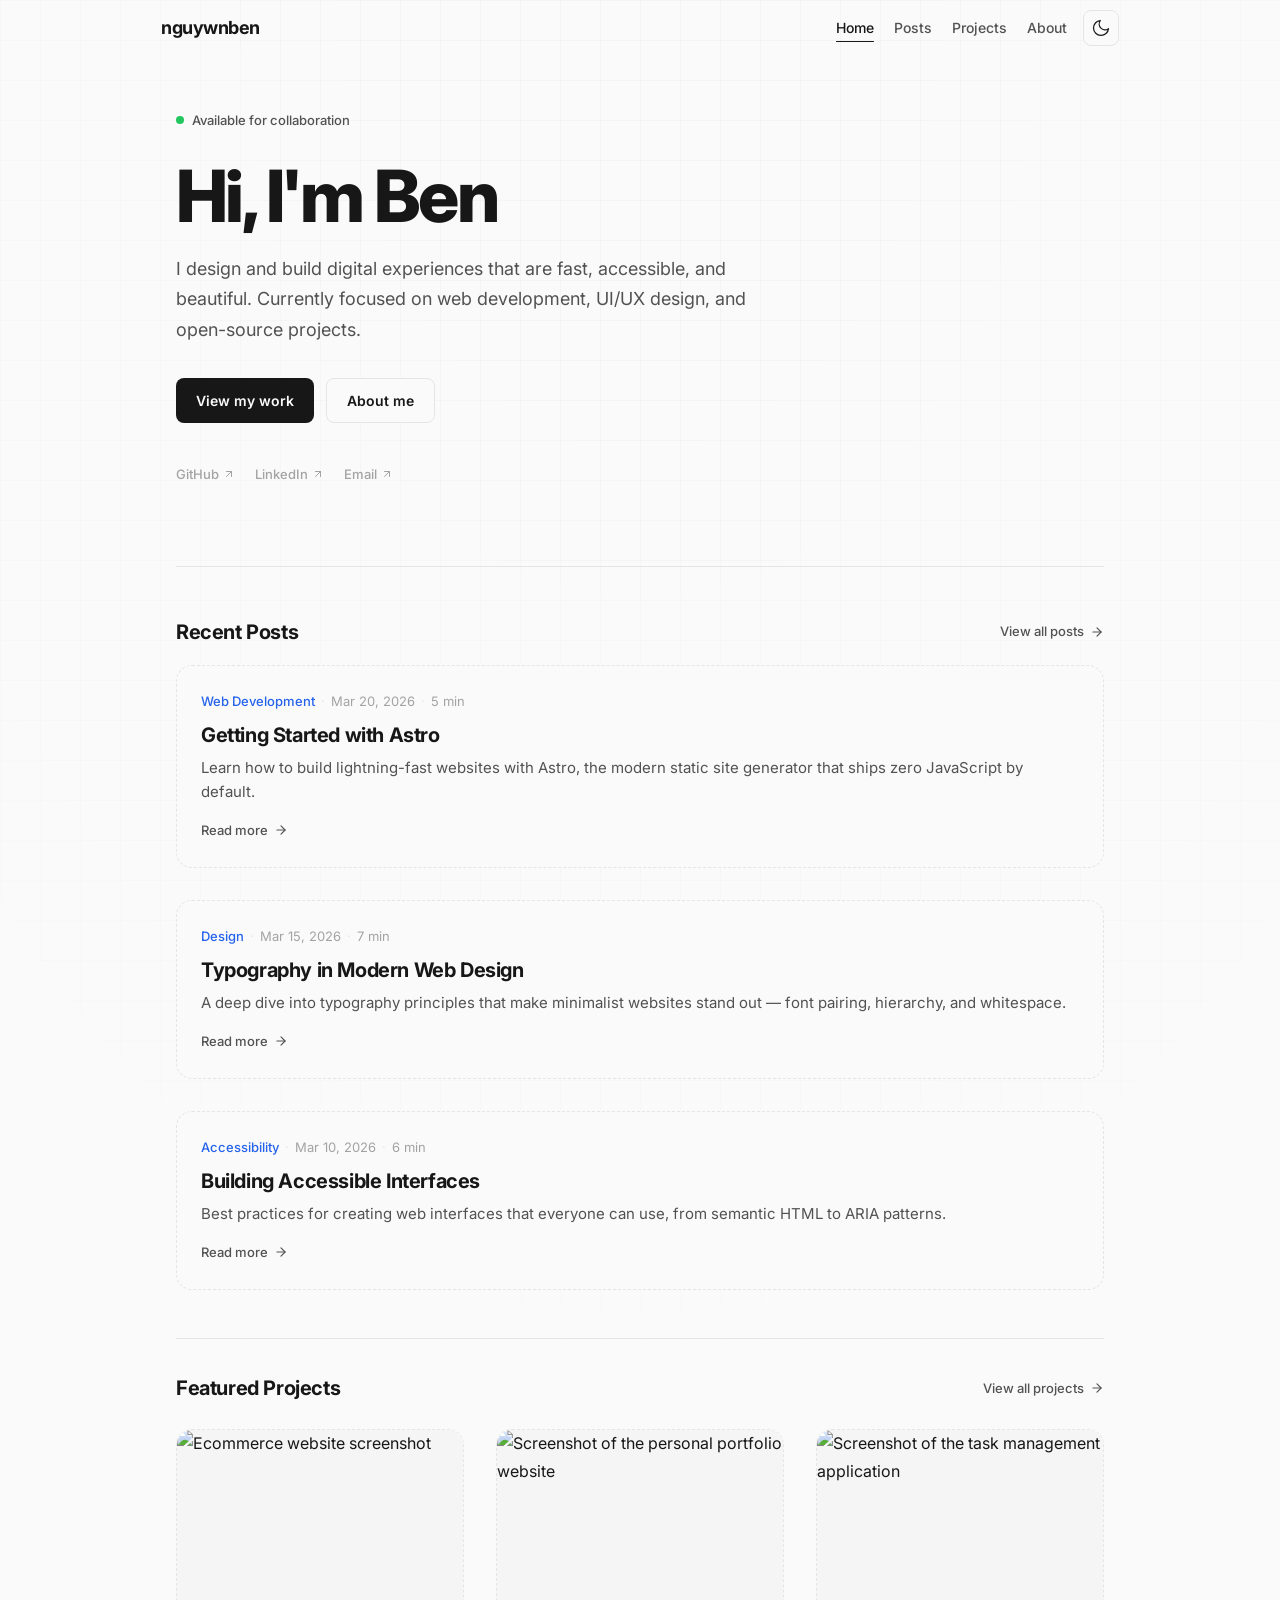
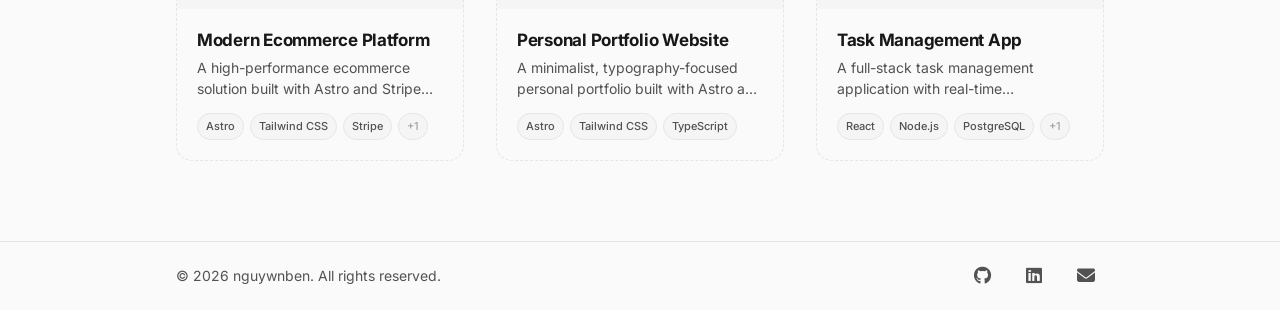
==== index.html @ 5027fb41 "Add new projects: Personal Portfolio Website and Task Management App; create RSS feed and remove unu" ====
<!DOCTYPE html><html lang="en"> <head><!-- Primary Meta Tags --><meta charset="utf-8"><meta name="viewport" content="width=device-width, initial-scale=1"><meta name="generator" content="Astro v6.1.1"><title>nguywnben</title><meta name="title" content="nguywnben"><meta name="description" content="Personal blog and portfolio — writing about web development, design, and technology."><meta name="author" content="nguywnben"><link rel="canonical" href="https://nguywnben.dev/"><!-- Open Graph / Facebook --><meta property="og:type" content="website"><meta property="og:url" content="https://nguywnben.dev/"><meta property="og:title" content="nguywnben"><meta property="og:description" content="Personal blog and portfolio — writing about web development, design, and technology."><meta property="og:image" content="https://nguywnben.dev/og-default.png"><meta property="og:site_name" content="nguywnben"><meta property="og:locale" content="en-US"><!-- Twitter --><meta property="twitter:card" content="summary_large_image"><meta property="twitter:url" content="https://nguywnben.dev/"><meta property="twitter:title" content="nguywnben"><meta property="twitter:description" content="Personal blog and portfolio — writing about web development, design, and technology."><meta property="twitter:image" content="https://nguywnben.dev/og-default.png"><!-- RSS Feed --><link rel="alternate" type="application/rss+xml" title="nguywnben" href="https://nguywnben.dev/rss.xml"><!-- Favicon --><link rel="icon" type="image/svg+xml" href="/favicon.svg"><!-- Preload Inter font --><link rel="preconnect" href="https://fonts.googleapis.com"><link rel="preconnect" href="https://fonts.gstatic.com" crossorigin><link href="https://fonts.googleapis.com/css2?family=Inter:wght@400;500;600;700;800&display=swap" rel="stylesheet"><link rel="stylesheet" href="https://cdnjs.cloudflare.com/ajax/libs/font-awesome/6.5.1/css/all.min.css" integrity="sha512-DTOQO9RWCH3ppGqcWaEA1BIZOC6xxalwEsw9c2QQeAIftl+Vegovlnee1c9QX4TctnWMn13TZye+giMm8e2LwA==" crossorigin="anonymous" referrerpolicy="no-referrer"><script>
      const themeColor = localStorage.getItem("theme-color");
      if (themeColor && themeColor !== "blue") {
        document.documentElement.setAttribute("data-theme-color", themeColor);
      }
    </script><link rel="stylesheet" href="/_astro/BaseLayout.CW8GeQOv.css">
<style>.hero[data-astro-cid-wse7a2hg]{padding:0 0 4rem}.hero-badge[data-astro-cid-wse7a2hg]{display:inline-flex;align-items:center;gap:.5rem;font-size:.8125rem;font-weight:500;color:var(--color-text-secondary);margin-bottom:1.5rem}.badge-dot[data-astro-cid-wse7a2hg]{width:.5rem;height:.5rem;background-color:#22c55e;border-radius:50%;animation:pulse 2s ease-in-out infinite}@keyframes pulse{0%,to{opacity:1}50%{opacity:.4}}.hero-title[data-astro-cid-wse7a2hg]{font-size:2.25rem;font-weight:800;letter-spacing:-.035em;line-height:1.15;color:var(--color-text);margin-bottom:1rem}.hero-description[data-astro-cid-wse7a2hg]{font-size:1.125rem;color:var(--color-text-secondary);line-height:1.7;max-width:36rem;margin-bottom:2rem}.hero-actions[data-astro-cid-wse7a2hg]{display:flex;gap:.75rem;margin-bottom:2.5rem}.hero-btn[data-astro-cid-wse7a2hg]{display:inline-flex;align-items:center;gap:.5rem;font-size:.875rem;font-weight:600;padding:.625rem 1.25rem;border-radius:.5rem;text-decoration:none;transition:transform .1s ease,opacity .15s ease}.hero-btn[data-astro-cid-wse7a2hg]:hover{transform:translateY(-1px)}.hero-btn[data-astro-cid-wse7a2hg].primary{background-color:var(--color-text);color:var(--color-bg)}.hero-btn[data-astro-cid-wse7a2hg].primary:hover{opacity:.9}.hero-btn[data-astro-cid-wse7a2hg].secondary{color:var(--color-text);background-color:var(--color-bg);border:1px solid var(--color-border)}.hero-btn[data-astro-cid-wse7a2hg].secondary:hover{background-color:var(--color-bg-secondary)}.hero-social[data-astro-cid-wse7a2hg]{display:flex;flex-wrap:wrap;gap:1.25rem;row-gap:.75rem}.hero-social-link[data-astro-cid-wse7a2hg]{display:inline-flex;align-items:center;gap:.25rem;font-size:.8125rem;font-weight:500;color:var(--color-text-muted);text-decoration:none;transition:color .15s ease}.hero-social-link[data-astro-cid-wse7a2hg]:hover{color:var(--color-text)}@media(min-width:768px){.hero[data-astro-cid-wse7a2hg]{padding:0 0 5rem}.hero-title[data-astro-cid-wse7a2hg]{font-size:3.75rem}}@media(min-width:1024px){.hero-title[data-astro-cid-wse7a2hg]{font-size:4.5rem}}.recent-posts[data-astro-cid-gfl7mizo]{padding:3rem 0}.section-header[data-astro-cid-gfl7mizo]{display:flex;align-items:center;justify-content:space-between;margin-bottom:1rem}.section-title[data-astro-cid-gfl7mizo]{font-size:1.25rem;font-weight:700;letter-spacing:-.02em;color:var(--color-text);margin:0}.section-link[data-astro-cid-gfl7mizo]{display:inline-flex;align-items:center;gap:.375rem;font-size:.8125rem;font-weight:500;color:var(--color-text-secondary);text-decoration:none;transition:color .15s ease}.section-link[data-astro-cid-gfl7mizo]:hover{color:var(--color-text)}.section-link[data-astro-cid-gfl7mizo] svg[data-astro-cid-gfl7mizo]{transition:transform .15s ease}.section-link[data-astro-cid-gfl7mizo]:hover svg[data-astro-cid-gfl7mizo]{transform:translate(3px)}.posts-list[data-astro-cid-gfl7mizo]{display:flex;flex-direction:column;gap:2rem}.featured-projects[data-astro-cid-333kuauu]{padding:2rem 0 3rem}.section-header[data-astro-cid-333kuauu]{display:flex;align-items:center;justify-content:space-between;margin-bottom:1.5rem}.section-title[data-astro-cid-333kuauu]{font-size:1.25rem;font-weight:700;letter-spacing:-.02em;color:var(--color-text);margin:0}.section-link[data-astro-cid-333kuauu]{display:inline-flex;align-items:center;gap:.375rem;font-size:.8125rem;font-weight:500;color:var(--color-text-secondary);text-decoration:none;transition:color .15s ease}.section-link[data-astro-cid-333kuauu]:hover{color:var(--color-text)}.section-link[data-astro-cid-333kuauu] svg[data-astro-cid-333kuauu]{transition:transform .15s ease}.section-link[data-astro-cid-333kuauu]:hover svg[data-astro-cid-333kuauu]{transform:translate(3px)}.projects-grid[data-astro-cid-333kuauu]{display:grid;grid-template-columns:1fr;gap:2rem}@media(min-width:640px){.projects-grid[data-astro-cid-333kuauu]{grid-template-columns:repeat(3,1fr)}}.home-page[data-astro-cid-j7pv25f6]{padding-top:3rem}.divider[data-astro-cid-j7pv25f6]{border:none;border-top:1px solid var(--color-border);margin:0}
.blog-card[data-astro-cid-uf24xram]{border:1px dashed var(--color-border);border-radius:1rem;padding:1.5rem;background-color:var(--color-bg);transition:transform .2s ease,border-color .2s ease}.blog-card[data-astro-cid-uf24xram]:hover{border-color:var(--color-text);transform:translateY(-4px)}.blog-card-link[data-astro-cid-uf24xram]{display:block;text-decoration:none;transition:opacity .15s ease}.blog-card-link[data-astro-cid-uf24xram]:hover{opacity:1}.blog-card-link[data-astro-cid-uf24xram]:hover .card-read-more[data-astro-cid-uf24xram]{color:var(--color-text)}.blog-card-link[data-astro-cid-uf24xram]:hover .card-read-more[data-astro-cid-uf24xram] svg[data-astro-cid-uf24xram]{transform:translate(4px)}.card-meta[data-astro-cid-uf24xram]{display:flex;align-items:center;gap:.375rem;font-size:.8125rem;color:var(--color-text-muted);margin-bottom:.625rem}.card-category[data-astro-cid-uf24xram]{color:var(--color-accent);font-weight:500}.meta-dot[data-astro-cid-uf24xram]{color:var(--color-border)}.card-title[data-astro-cid-uf24xram]{font-size:1.25rem;font-weight:700;letter-spacing:-.02em;line-height:1.3;color:var(--color-text);margin:0 0 .5rem}.card-description[data-astro-cid-uf24xram]{font-size:.9375rem;color:var(--color-text-secondary);line-height:1.6;margin:0 0 .75rem;display:-webkit-box;-webkit-line-clamp:2;-webkit-box-orient:vertical;overflow:hidden}.card-read-more[data-astro-cid-uf24xram]{display:inline-flex;align-items:center;gap:.375rem;font-size:.8125rem;font-weight:500;color:var(--color-text-secondary);transition:color .15s ease}.card-read-more[data-astro-cid-uf24xram] svg[data-astro-cid-uf24xram]{transition:transform .15s ease}
.project-card[data-astro-cid-oeghznkx]{border:1px dashed var(--color-border);border-radius:1rem;background-color:var(--color-bg);overflow:hidden;transition:transform .2s ease,border-color .2s ease}.project-card[data-astro-cid-oeghznkx]:hover{border-color:var(--color-text);transform:translateY(-4px)}.project-card-link[data-astro-cid-oeghznkx]{text-decoration:none;display:block}.card-image[data-astro-cid-oeghznkx]{aspect-ratio:16 / 10;overflow:hidden;background-color:var(--color-bg-secondary)}.card-image[data-astro-cid-oeghznkx] img[data-astro-cid-oeghznkx]{width:100%;height:100%;object-fit:cover;transition:transform .3s ease}.project-card[data-astro-cid-oeghznkx]:hover .card-image[data-astro-cid-oeghznkx] img[data-astro-cid-oeghznkx]{transform:scale(1.03)}.card-body[data-astro-cid-oeghznkx]{padding:1.25rem}.card-title[data-astro-cid-oeghznkx]{font-size:1.0625rem;font-weight:700;letter-spacing:-.015em;color:var(--color-text);margin:0 0 .375rem;line-height:1.3}.card-description[data-astro-cid-oeghznkx]{font-size:.875rem;color:var(--color-text-secondary);line-height:1.5;margin:0 0 .875rem;display:-webkit-box;-webkit-line-clamp:2;-webkit-box-orient:vertical;overflow:hidden}.card-tech[data-astro-cid-oeghznkx]{display:flex;flex-wrap:wrap;gap:.375rem}.tech-badge[data-astro-cid-oeghznkx]{font-size:.6875rem;font-weight:500;color:var(--color-text-secondary);background:var(--color-bg-secondary);padding:.1875rem .5rem;border-radius:9999px;border:1px solid var(--color-border)}.tech-badge[data-astro-cid-oeghznkx].more{color:var(--color-text-muted)}
</style></head> <body> <a href="#main-content" class="skip-link">Skip to content</a> <header class="site-header" data-astro-cid-qmpwvs2w> <nav class="header-nav container-wide" aria-label="Main navigation" data-astro-cid-qmpwvs2w> <!-- Logo / Site Name --> <a href="/" class="logo" aria-label="nguywnben — Home" data-astro-cid-qmpwvs2w> nguywnben </a> <!-- Right side: Nav Links + Theme Toggle + Mobile Menu Button --> <div class="header-actions" data-astro-cid-qmpwvs2w> <ul class="nav-links" role="list" data-astro-cid-qmpwvs2w> <li data-astro-cid-qmpwvs2w> <a href="/" class="nav-link active" data-astro-cid-qmpwvs2w> Home </a> </li><li data-astro-cid-qmpwvs2w> <a href="/posts" class="nav-link" data-astro-cid-qmpwvs2w> Posts </a> </li><li data-astro-cid-qmpwvs2w> <a href="/projects" class="nav-link" data-astro-cid-qmpwvs2w> Projects </a> </li><li data-astro-cid-qmpwvs2w> <a href="/about" class="nav-link" data-astro-cid-qmpwvs2w> About </a> </li> </ul> <button id="theme-toggle" type="button" aria-label="Toggle dark mode" class="theme-toggle" data-astro-cid-tqchf7rv> <!-- Sun icon (shown in dark mode) --> <svg class="icon-sun" xmlns="http://www.w3.org/2000/svg" width="20" height="20" viewBox="0 0 24 24" fill="none" stroke="currentColor" stroke-width="1.5" stroke-linecap="round" stroke-linejoin="round" data-astro-cid-tqchf7rv> <circle cx="12" cy="12" r="5" data-astro-cid-tqchf7rv></circle> <line x1="12" y1="1" x2="12" y2="3" data-astro-cid-tqchf7rv></line> <line x1="12" y1="21" x2="12" y2="23" data-astro-cid-tqchf7rv></line> <line x1="4.22" y1="4.22" x2="5.64" y2="5.64" data-astro-cid-tqchf7rv></line> <line x1="18.36" y1="18.36" x2="19.78" y2="19.78" data-astro-cid-tqchf7rv></line> <line x1="1" y1="12" x2="3" y2="12" data-astro-cid-tqchf7rv></line> <line x1="21" y1="12" x2="23" y2="12" data-astro-cid-tqchf7rv></line> <line x1="4.22" y1="19.78" x2="5.64" y2="18.36" data-astro-cid-tqchf7rv></line> <line x1="18.36" y1="5.64" x2="19.78" y2="4.22" data-astro-cid-tqchf7rv></line> </svg> <!-- Moon icon (shown in light mode) --> <svg class="icon-moon" xmlns="http://www.w3.org/2000/svg" width="20" height="20" viewBox="0 0 24 24" fill="none" stroke="currentColor" stroke-width="1.5" stroke-linecap="round" stroke-linejoin="round" data-astro-cid-tqchf7rv> <path d="M21 12.79A9 9 0 1 1 11.21 3 7 7 0 0 0 21 12.79z" data-astro-cid-tqchf7rv></path> </svg> </button>  <!-- Inline script: runs BEFORE paint to prevent FOUC --> <script>
  (function () {
    const stored = localStorage.getItem("theme");
    const prefersDark = window.matchMedia("(prefers-color-scheme: dark)").matches;
    if (stored === "dark" || (!stored && prefersDark)) {
      document.documentElement.classList.add("dark");
    }
  })();
</script> <!-- Interactive toggle handler --> <script type="module">function t(){const e=document.getElementById("theme-toggle");e&&e.addEventListener("click",()=>{const n=document.documentElement.classList.toggle("dark");localStorage.setItem("theme",n?"dark":"light")})}t();document.addEventListener("astro:after-swap",t);</script> <button id="mobile-menu-btn" type="button" class="mobile-menu-btn" aria-label="Open navigation menu" aria-expanded="false" data-astro-cid-qmpwvs2w> <svg class="hamburger-icon" xmlns="http://www.w3.org/2000/svg" width="22" height="22" viewBox="0 0 24 24" fill="none" stroke="currentColor" stroke-width="1.5" stroke-linecap="round" stroke-linejoin="round" data-astro-cid-qmpwvs2w> <line x1="3" y1="6" x2="21" y2="6" data-astro-cid-qmpwvs2w></line> <line x1="3" y1="12" x2="21" y2="12" data-astro-cid-qmpwvs2w></line> <line x1="3" y1="18" x2="21" y2="18" data-astro-cid-qmpwvs2w></line> </svg> <svg class="close-icon" xmlns="http://www.w3.org/2000/svg" width="22" height="22" viewBox="0 0 24 24" fill="none" stroke="currentColor" stroke-width="1.5" stroke-linecap="round" stroke-linejoin="round" data-astro-cid-qmpwvs2w> <line x1="18" y1="6" x2="6" y2="18" data-astro-cid-qmpwvs2w></line> <line x1="6" y1="6" x2="18" y2="18" data-astro-cid-qmpwvs2w></line> </svg> </button> </div> </nav> <!-- Mobile Navigation Overlay --> <div id="mobile-menu" class="mobile-menu" aria-hidden="true" data-astro-cid-qmpwvs2w> <ul role="list" data-astro-cid-qmpwvs2w> <li data-astro-cid-qmpwvs2w> <a href="/" class="mobile-nav-link active" data-astro-cid-qmpwvs2w> Home </a> </li><li data-astro-cid-qmpwvs2w> <a href="/posts" class="mobile-nav-link" data-astro-cid-qmpwvs2w> Posts </a> </li><li data-astro-cid-qmpwvs2w> <a href="/projects" class="mobile-nav-link" data-astro-cid-qmpwvs2w> Projects </a> </li><li data-astro-cid-qmpwvs2w> <a href="/about" class="mobile-nav-link" data-astro-cid-qmpwvs2w> About </a> </li> </ul> </div> </header>  <script type="module">document.addEventListener("astro:page-load",()=>{const e=document.getElementById("mobile-menu-btn"),n=document.getElementById("mobile-menu");!e||!n||(e.addEventListener("click",()=>{const t=e.getAttribute("aria-expanded")==="true";e.setAttribute("aria-expanded",String(!t)),n.setAttribute("aria-hidden",String(t)),document.body.style.overflow=t?"":"hidden"}),n.querySelectorAll("a").forEach(t=>{t.addEventListener("click",()=>{e.setAttribute("aria-expanded","false"),n.setAttribute("aria-hidden","true"),document.body.style.overflow=""})}))});</script> <script type="module">function t(){const e=document.querySelector(".site-header");if(!e)return;const o=()=>{const r=window.scrollY>10;e.classList.toggle("scrolled",r)};o(),window.addEventListener("scroll",o,{passive:!0})}t();document.addEventListener("astro:page-load",t);</script> <main id="main-content" class="animate-fade-in">  <div class="container-wide home-page" data-astro-cid-j7pv25f6> <section class="hero" data-astro-cid-wse7a2hg> <div class="hero-badge" data-astro-cid-wse7a2hg> <span class="badge-dot" data-astro-cid-wse7a2hg></span>
Available for collaboration
</div> <h1 class="hero-title" data-astro-cid-wse7a2hg>
Hi, I'm Ben
</h1> <p class="hero-description" data-astro-cid-wse7a2hg>
I design and build digital experiences that are fast, accessible, and beautiful.
    Currently focused on web development, UI/UX design, and open-source projects.
</p> <div class="hero-actions" data-astro-cid-wse7a2hg> <a href="/projects" class="hero-btn primary" data-astro-cid-wse7a2hg>View my work</a> <a href="/about" class="hero-btn secondary" data-astro-cid-wse7a2hg>About me</a> </div> <nav class="hero-social" aria-label="Social links" data-astro-cid-wse7a2hg> <a href="https://github.com/nguywnben" target="_blank" rel="noopener noreferrer" aria-label="GitHub" class="hero-social-link" data-astro-cid-wse7a2hg> GitHub <svg xmlns="http://www.w3.org/2000/svg" width="12" height="12" viewBox="0 0 24 24" fill="none" stroke="currentColor" stroke-width="2" stroke-linecap="round" stroke-linejoin="round" data-astro-cid-wse7a2hg> <line x1="7" y1="17" x2="17" y2="7" data-astro-cid-wse7a2hg></line> <polyline points="7 7 17 7 17 17" data-astro-cid-wse7a2hg></polyline> </svg> </a><a href="https://www.linkedin.com/in/nguywnben" target="_blank" rel="noopener noreferrer" aria-label="LinkedIn" class="hero-social-link" data-astro-cid-wse7a2hg> LinkedIn <svg xmlns="http://www.w3.org/2000/svg" width="12" height="12" viewBox="0 0 24 24" fill="none" stroke="currentColor" stroke-width="2" stroke-linecap="round" stroke-linejoin="round" data-astro-cid-wse7a2hg> <line x1="7" y1="17" x2="17" y2="7" data-astro-cid-wse7a2hg></line> <polyline points="7 7 17 7 17 17" data-astro-cid-wse7a2hg></polyline> </svg> </a><a href="mailto:nben940665@gmail.com" target="_blank" rel="noopener noreferrer" aria-label="Email" class="hero-social-link" data-astro-cid-wse7a2hg> Email <svg xmlns="http://www.w3.org/2000/svg" width="12" height="12" viewBox="0 0 24 24" fill="none" stroke="currentColor" stroke-width="2" stroke-linecap="round" stroke-linejoin="round" data-astro-cid-wse7a2hg> <line x1="7" y1="17" x2="17" y2="7" data-astro-cid-wse7a2hg></line> <polyline points="7 7 17 7 17 17" data-astro-cid-wse7a2hg></polyline> </svg> </a> </nav> </section> <hr class="divider" data-astro-cid-j7pv25f6> <section class="recent-posts" data-astro-cid-gfl7mizo> <div class="section-header" data-astro-cid-gfl7mizo> <h2 class="section-title" data-astro-cid-gfl7mizo>Recent Posts</h2> <a href="/posts" class="section-link" data-astro-cid-gfl7mizo>
View all posts
<svg xmlns="http://www.w3.org/2000/svg" width="14" height="14" viewBox="0 0 24 24" fill="none" stroke="currentColor" stroke-width="2" stroke-linecap="round" stroke-linejoin="round" data-astro-cid-gfl7mizo> <line x1="5" y1="12" x2="19" y2="12" data-astro-cid-gfl7mizo></line> <polyline points="12 5 19 12 12 19" data-astro-cid-gfl7mizo></polyline> </svg> </a> </div> <div class="posts-list" data-astro-cid-gfl7mizo> <article class="blog-card" data-astro-cid-uf24xram> <a href="/posts/getting-started-with-astro" class="blog-card-link" data-astro-cid-uf24xram> <div class="card-meta" data-astro-cid-uf24xram> <span class="card-category" data-astro-cid-uf24xram>Web Development</span> <span class="meta-dot" data-astro-cid-uf24xram>·</span> <time datetime="2026-03-20T00:00:00.000Z" data-astro-cid-uf24xram>Mar 20, 2026</time>  <span class="meta-dot" data-astro-cid-uf24xram>·</span> <span data-astro-cid-uf24xram>5 min</span>  </div> <h3 class="card-title" data-astro-cid-uf24xram>Getting Started with Astro</h3> <p class="card-description" data-astro-cid-uf24xram>Learn how to build lightning-fast websites with Astro, the modern static site generator that ships zero JavaScript by default.</p> <span class="card-read-more" data-astro-cid-uf24xram>
Read more
<svg xmlns="http://www.w3.org/2000/svg" width="14" height="14" viewBox="0 0 24 24" fill="none" stroke="currentColor" stroke-width="2" stroke-linecap="round" stroke-linejoin="round" data-astro-cid-uf24xram> <line x1="5" y1="12" x2="19" y2="12" data-astro-cid-uf24xram></line> <polyline points="12 5 19 12 12 19" data-astro-cid-uf24xram></polyline> </svg> </span> </a> </article><article class="blog-card" data-astro-cid-uf24xram> <a href="/posts/typography-in-modern-web-design" class="blog-card-link" data-astro-cid-uf24xram> <div class="card-meta" data-astro-cid-uf24xram> <span class="card-category" data-astro-cid-uf24xram>Design</span> <span class="meta-dot" data-astro-cid-uf24xram>·</span> <time datetime="2026-03-15T00:00:00.000Z" data-astro-cid-uf24xram>Mar 15, 2026</time>  <span class="meta-dot" data-astro-cid-uf24xram>·</span> <span data-astro-cid-uf24xram>7 min</span>  </div> <h3 class="card-title" data-astro-cid-uf24xram>Typography in Modern Web Design</h3> <p class="card-description" data-astro-cid-uf24xram>A deep dive into typography principles that make minimalist websites stand out — font pairing, hierarchy, and whitespace.</p> <span class="card-read-more" data-astro-cid-uf24xram>
Read more
<svg xmlns="http://www.w3.org/2000/svg" width="14" height="14" viewBox="0 0 24 24" fill="none" stroke="currentColor" stroke-width="2" stroke-linecap="round" stroke-linejoin="round" data-astro-cid-uf24xram> <line x1="5" y1="12" x2="19" y2="12" data-astro-cid-uf24xram></line> <polyline points="12 5 19 12 12 19" data-astro-cid-uf24xram></polyline> </svg> </span> </a> </article><article class="blog-card" data-astro-cid-uf24xram> <a href="/posts/building-accessible-interfaces" class="blog-card-link" data-astro-cid-uf24xram> <div class="card-meta" data-astro-cid-uf24xram> <span class="card-category" data-astro-cid-uf24xram>Accessibility</span> <span class="meta-dot" data-astro-cid-uf24xram>·</span> <time datetime="2026-03-10T00:00:00.000Z" data-astro-cid-uf24xram>Mar 10, 2026</time>  <span class="meta-dot" data-astro-cid-uf24xram>·</span> <span data-astro-cid-uf24xram>6 min</span>  </div> <h3 class="card-title" data-astro-cid-uf24xram>Building Accessible Interfaces</h3> <p class="card-description" data-astro-cid-uf24xram>Best practices for creating web interfaces that everyone can use, from semantic HTML to ARIA patterns.</p> <span class="card-read-more" data-astro-cid-uf24xram>
Read more
<svg xmlns="http://www.w3.org/2000/svg" width="14" height="14" viewBox="0 0 24 24" fill="none" stroke="currentColor" stroke-width="2" stroke-linecap="round" stroke-linejoin="round" data-astro-cid-uf24xram> <line x1="5" y1="12" x2="19" y2="12" data-astro-cid-uf24xram></line> <polyline points="12 5 19 12 12 19" data-astro-cid-uf24xram></polyline> </svg> </span> </a> </article> </div> </section> <hr class="divider" data-astro-cid-j7pv25f6> <section class="featured-projects" data-astro-cid-333kuauu> <div class="section-header" data-astro-cid-333kuauu> <h2 class="section-title" data-astro-cid-333kuauu>Featured Projects</h2> <a href="/projects" class="section-link" data-astro-cid-333kuauu>
View all projects
<svg xmlns="http://www.w3.org/2000/svg" width="14" height="14" viewBox="0 0 24 24" fill="none" stroke="currentColor" stroke-width="2" stroke-linecap="round" stroke-linejoin="round" data-astro-cid-333kuauu> <line x1="5" y1="12" x2="19" y2="12" data-astro-cid-333kuauu></line> <polyline points="12 5 19 12 12 19" data-astro-cid-333kuauu></polyline> </svg> </a> </div> <div class="projects-grid" data-astro-cid-333kuauu> <article class="project-card" data-astro-cid-oeghznkx> <a href="/projects/ecommerce-platform" class="project-card-link" data-astro-cid-oeghznkx> <div class="card-image" data-astro-cid-oeghznkx> <img src="https://images.unsplash.com/photo-1557821552-17105176677c?auto=format&#38;fit=crop&#38;q=80&#38;w=1200" alt="Ecommerce website screenshot" loading="lazy" decoding="async" data-astro-cid-oeghznkx> </div> <div class="card-body" data-astro-cid-oeghznkx> <h3 class="card-title" data-astro-cid-oeghznkx>Modern Ecommerce Platform</h3> <p class="card-description" data-astro-cid-oeghznkx>A high-performance ecommerce solution built with Astro and Stripe integration, featuring a minimalist design.</p> <div class="card-tech" data-astro-cid-oeghznkx> <span class="tech-badge" data-astro-cid-oeghznkx>Astro</span><span class="tech-badge" data-astro-cid-oeghznkx>Tailwind CSS</span><span class="tech-badge" data-astro-cid-oeghznkx>Stripe</span> <span class="tech-badge more" data-astro-cid-oeghznkx>+1</span> </div> </div> </a> </article><article class="project-card" data-astro-cid-oeghznkx> <a href="/projects/portfolio-website" class="project-card-link" data-astro-cid-oeghznkx> <div class="card-image" data-astro-cid-oeghznkx> <img src="/images/projects/portfolio.jpg" alt="Screenshot of the personal portfolio website" loading="lazy" decoding="async" data-astro-cid-oeghznkx> </div> <div class="card-body" data-astro-cid-oeghznkx> <h3 class="card-title" data-astro-cid-oeghznkx>Personal Portfolio Website</h3> <p class="card-description" data-astro-cid-oeghznkx>A minimalist, typography-focused personal portfolio built with Astro and Tailwind CSS.</p> <div class="card-tech" data-astro-cid-oeghznkx> <span class="tech-badge" data-astro-cid-oeghznkx>Astro</span><span class="tech-badge" data-astro-cid-oeghznkx>Tailwind CSS</span><span class="tech-badge" data-astro-cid-oeghznkx>TypeScript</span>  </div> </div> </a> </article><article class="project-card" data-astro-cid-oeghznkx> <a href="/projects/task-management-app" class="project-card-link" data-astro-cid-oeghznkx> <div class="card-image" data-astro-cid-oeghznkx> <img src="/images/projects/task-app.jpg" alt="Screenshot of the task management application" loading="lazy" decoding="async" data-astro-cid-oeghznkx> </div> <div class="card-body" data-astro-cid-oeghznkx> <h3 class="card-title" data-astro-cid-oeghznkx>Task Management App</h3> <p class="card-description" data-astro-cid-oeghznkx>A full-stack task management application with real-time collaboration and Kanban board view.</p> <div class="card-tech" data-astro-cid-oeghznkx> <span class="tech-badge" data-astro-cid-oeghznkx>React</span><span class="tech-badge" data-astro-cid-oeghznkx>Node.js</span><span class="tech-badge" data-astro-cid-oeghznkx>PostgreSQL</span> <span class="tech-badge more" data-astro-cid-oeghznkx>+1</span> </div> </div> </a> </article> </div> </section> </div>  </main> <footer class="site-footer" data-astro-cid-l3trhy4j> <div class="container-wide footer-content" data-astro-cid-l3trhy4j> <div class="footer-left" data-astro-cid-l3trhy4j> <p class="footer-copyright" data-astro-cid-l3trhy4j>
&copy; 2026 nguywnben. All rights reserved.
</p> </div> <nav class="footer-social" aria-label="Social links" data-astro-cid-l3trhy4j> <ul role="list" data-astro-cid-l3trhy4j> <li data-astro-cid-l3trhy4j> <a href="https://github.com/nguywnben" target="_blank" rel="noopener noreferrer" aria-label="GitHub" class="social-link" data-astro-cid-l3trhy4j> <i class="fa-brands fa-github text-lg" aria-hidden="true" data-astro-cid-l3trhy4j></i>   </a> </li><li data-astro-cid-l3trhy4j> <a href="https://www.linkedin.com/in/nguywnben" target="_blank" rel="noopener noreferrer" aria-label="LinkedIn" class="social-link" data-astro-cid-l3trhy4j>  <i class="fa-brands fa-linkedin text-lg" aria-hidden="true" data-astro-cid-l3trhy4j></i>  </a> </li><li data-astro-cid-l3trhy4j> <a href="mailto:nben940665@gmail.com" target="_blank" rel="noopener noreferrer" aria-label="Email" class="social-link" data-astro-cid-l3trhy4j>   <i class="fa-solid fa-envelope text-lg" aria-hidden="true" data-astro-cid-l3trhy4j></i> </a> </li> </ul> </nav> </div> </footer> </body></html>
---- _astro/BaseLayout.CW8GeQOv.css ----
@layer properties{@supports (((-webkit-hyphens:none)) and (not (margin-trim:inline))) or ((-moz-orient:inline) and (not (color:rgb(from red r g b)))){*,:before,:after,::backdrop{--tw-rotate-x:initial;--tw-rotate-y:initial;--tw-rotate-z:initial;--tw-skew-x:initial;--tw-skew-y:initial;--tw-border-style:solid;--tw-backdrop-blur:initial;--tw-backdrop-brightness:initial;--tw-backdrop-contrast:initial;--tw-backdrop-grayscale:initial;--tw-backdrop-hue-rotate:initial;--tw-backdrop-invert:initial;--tw-backdrop-opacity:initial;--tw-backdrop-saturate:initial;--tw-backdrop-sepia:initial;--tw-ease:initial}}}@layer theme{:root,:host{--font-sans:"Inter", ui-sans-serif, system-ui, -apple-system, sans-serif;--font-mono:"JetBrains Mono", ui-monospace, monospace;--text-lg:1.125rem;--text-lg--line-height:calc(1.75 / 1.125);--ease-in-out:cubic-bezier(.4, 0, .2, 1);--default-transition-duration:.15s;--default-transition-timing-function:cubic-bezier(.4, 0, .2, 1);--default-font-family:var(--font-sans);--default-mono-font-family:var(--font-mono);--spacing-prose:65ch;--transition-theme:color .2s ease, background-color .2s ease, border-color .2s ease}}@layer base{*,:after,:before,::backdrop{box-sizing:border-box;border:0 solid;margin:0;padding:0}::file-selector-button{box-sizing:border-box;border:0 solid;margin:0;padding:0}html,:host{-webkit-text-size-adjust:100%;tab-size:4;line-height:1.5;font-family:var(--default-font-family,ui-sans-serif, system-ui, sans-serif, "Apple Color Emoji", "Segoe UI Emoji", "Segoe UI Symbol", "Noto Color Emoji");font-feature-settings:var(--default-font-feature-settings,normal);font-variation-settings:var(--default-font-variation-settings,normal);-webkit-tap-highlight-color:transparent}hr{height:0;color:inherit;border-top-width:1px}abbr:where([title]){-webkit-text-decoration:underline dotted;text-decoration:underline dotted}h1,h2,h3,h4,h5,h6{font-size:inherit;font-weight:inherit}a{color:inherit;-webkit-text-decoration:inherit;text-decoration:inherit}b,strong{font-weight:bolder}code,kbd,samp,pre{font-family:var(--default-mono-font-family,ui-monospace, SFMono-Regular, Menlo, Monaco, Consolas, "Liberation Mono", "Courier New", monospace);font-feature-settings:var(--default-mono-font-feature-settings,normal);font-variation-settings:var(--default-mono-font-variation-settings,normal);font-size:1em}small{font-size:80%}sub,sup{vertical-align:baseline;font-size:75%;line-height:0;position:relative}sub{bottom:-.25em}sup{top:-.5em}table{text-indent:0;border-color:inherit;border-collapse:collapse}:-moz-focusring{outline:auto}progress{vertical-align:baseline}summary{display:list-item}ol,ul,menu{list-style:none}img,svg,video,canvas,audio,iframe,embed,object{vertical-align:middle;display:block}img,video{max-width:100%;height:auto}button,input,select,optgroup,textarea{font:inherit;font-feature-settings:inherit;font-variation-settings:inherit;letter-spacing:inherit;color:inherit;opacity:1;background-color:#0000;border-radius:0}::file-selector-button{font:inherit;font-feature-settings:inherit;font-variation-settings:inherit;letter-spacing:inherit;color:inherit;opacity:1;background-color:#0000;border-radius:0}:where(select:is([multiple],[size])) optgroup{font-weight:bolder}:where(select:is([multiple],[size])) optgroup option{padding-inline-start:20px}::file-selector-button{margin-inline-end:4px}::placeholder{opacity:1}@supports (not ((-webkit-appearance:-apple-pay-button))) or (contain-intrinsic-size:1px){::placeholder{color:currentColor}@supports (color:color-mix(in lab,red,red)){::placeholder{color:color-mix(in oklab,currentcolor 50%,transparent)}}}textarea{resize:vertical}::-webkit-search-decoration{-webkit-appearance:none}::-webkit-date-and-time-value{min-height:1lh;text-align:inherit}::-webkit-datetime-edit{display:inline-flex}::-webkit-datetime-edit-fields-wrapper{padding:0}::-webkit-datetime-edit{padding-block:0}::-webkit-datetime-edit-year-field{padding-block:0}::-webkit-datetime-edit-month-field{padding-block:0}::-webkit-datetime-edit-day-field{padding-block:0}::-webkit-datetime-edit-hour-field{padding-block:0}::-webkit-datetime-edit-minute-field{padding-block:0}::-webkit-datetime-edit-second-field{padding-block:0}::-webkit-datetime-edit-millisecond-field{padding-block:0}::-webkit-datetime-edit-meridiem-field{padding-block:0}::-webkit-calendar-picker-indicator{line-height:1}:-moz-ui-invalid{box-shadow:none}button,input:where([type=button],[type=reset],[type=submit]){appearance:button}::file-selector-button{appearance:button}::-webkit-inner-spin-button{height:auto}::-webkit-outer-spin-button{height:auto}[hidden]:where(:not([hidden=until-found])){display:none!important}}@layer components;@layer utilities{.invisible{visibility:hidden}.static{position:static}.container{width:100%}@media(min-width:40rem){.container{max-width:40rem}}@media(min-width:48rem){.container{max-width:48rem}}@media(min-width:64rem){.container{max-width:64rem}}@media(min-width:80rem){.container{max-width:80rem}}@media(min-width:96rem){.container{max-width:96rem}}.grid{display:grid}.hidden{display:none}.inline{display:inline}.transform{transform:var(--tw-rotate-x,) var(--tw-rotate-y,) var(--tw-rotate-z,) var(--tw-skew-x,) var(--tw-skew-y,)}.flex-wrap{flex-wrap:wrap}.border{border-style:var(--tw-border-style);border-width:1px}.text-lg{font-size:var(--text-lg);line-height:var(--tw-leading,var(--text-lg--line-height))}.backdrop-filter{-webkit-backdrop-filter:var(--tw-backdrop-blur,) var(--tw-backdrop-brightness,) var(--tw-backdrop-contrast,) var(--tw-backdrop-grayscale,) var(--tw-backdrop-hue-rotate,) var(--tw-backdrop-invert,) var(--tw-backdrop-opacity,) var(--tw-backdrop-saturate,) var(--tw-backdrop-sepia,);backdrop-filter:var(--tw-backdrop-blur,) var(--tw-backdrop-brightness,) var(--tw-backdrop-contrast,) var(--tw-backdrop-grayscale,) var(--tw-backdrop-hue-rotate,) var(--tw-backdrop-invert,) var(--tw-backdrop-opacity,) var(--tw-backdrop-saturate,) var(--tw-backdrop-sepia,)}.transition{transition-property:color,background-color,border-color,outline-color,text-decoration-color,fill,stroke,--tw-gradient-from,--tw-gradient-via,--tw-gradient-to,opacity,box-shadow,transform,translate,scale,rotate,filter,-webkit-backdrop-filter,backdrop-filter,display,content-visibility,overlay,pointer-events;transition-timing-function:var(--tw-ease,var(--default-transition-timing-function));transition-duration:var(--tw-duration,var(--default-transition-duration))}.ease-in-out{--tw-ease:var(--ease-in-out);transition-timing-function:var(--ease-in-out)}}:root{--color-bg:#fafafa;--color-bg-secondary:#f5f5f5;--color-text:#171717;--color-text-secondary:#525252;--color-text-muted:#a3a3a3;--color-accent:#2563eb;--color-accent-hover:#1d4ed8;--color-border:#e5e5e5;--color-code-bg:#f0f0f0;--color-selection:#bfdbfe;--color-grid:#0000000a}.dark{--color-bg:#0a0a0a;--color-bg-secondary:#171717;--color-text:#ededed;--color-text-secondary:#a3a3a3;--color-text-muted:#525252;--color-accent:#3b82f6;--color-accent-hover:#60a5fa;--color-border:#262626;--color-code-bg:#1e1e1e;--color-selection:#1e3a5f;--color-grid:#ffffff05}*,:before,:after{transition:var(--transition-theme)}::selection{background-color:var(--color-selection)}html{scroll-behavior:smooth;-webkit-font-smoothing:antialiased;-moz-osx-font-smoothing:grayscale}body{font-family:var(--font-sans);background-color:var(--color-bg);color:var(--color-text);font-size:1rem;line-height:1.7;position:relative}.site-header,main,footer{z-index:1;position:relative}body:before{content:"";background-image:linear-gradient(to right,var(--color-grid) 1px,transparent 1px),linear-gradient(to bottom,var(--color-grid) 1px,transparent 1px);pointer-events:none;z-index:-1;opacity:.6;background-size:2.5rem 2.5rem;position:absolute;inset:0;-webkit-mask-image:radial-gradient(100% 100% at top,#000 20%,#0000 95%);mask-image:radial-gradient(100% 100% at top,#000 20%,#0000 95%)}.prose{max-width:var(--spacing-prose);line-height:1.8}.prose h1{letter-spacing:-.025em;color:var(--color-text);margin-bottom:1rem;font-size:2.25rem;font-weight:800;line-height:1.15}.prose h2{letter-spacing:-.02em;color:var(--color-text);margin-top:2.5rem;margin-bottom:.75rem;font-size:1.5rem;font-weight:700;line-height:1.3}.prose h3{color:var(--color-text);margin-top:2rem;margin-bottom:.5rem;font-size:1.25rem;font-weight:600;line-height:1.4}.prose p{color:var(--color-text-secondary);margin-bottom:1.25rem}.prose a{color:var(--color-accent);text-underline-offset:2px;text-decoration:underline;transition:color .15s}.prose a:hover{color:var(--color-accent-hover)}.prose ul,.prose ol{color:var(--color-text-secondary);margin-bottom:1.25rem;padding-left:1.5rem}.prose li{margin-bottom:.375rem}.prose li::marker{color:var(--color-text-muted)}.prose blockquote{border-left:3px solid var(--color-accent);color:var(--color-text-secondary);margin:1.5rem 0;padding-left:1rem;font-style:italic}.prose code{font-family:var(--font-mono);background-color:var(--color-code-bg);border-radius:.25rem;padding:.15rem .4rem;font-size:.875em}.prose pre{background-color:var(--color-code-bg);border:1px solid var(--color-border);border-radius:.5rem;margin-bottom:1.5rem;padding:1rem 1.25rem;overflow-x:auto}.prose pre code{background:0 0;border-radius:0;padding:0}.prose img{border-radius:.5rem;margin:1.5rem 0}.prose hr{border:none;border-top:1px solid var(--color-border);margin:2.5rem 0}.prose strong{color:var(--color-text);font-weight:600}.container-narrow{width:100%;max-width:56rem;margin-left:auto;margin-right:auto;padding-left:1.5rem;padding-right:1.5rem}.container-wide{width:100%;max-width:76rem;margin-left:auto;margin-right:auto;padding-left:1.5rem;padding-right:1.5rem}@media(min-width:768px){.container-narrow{padding-left:3rem;padding-right:3rem}.container-wide{padding-left:4rem;padding-right:4rem}}@media(min-width:1024px){.container-wide{padding-left:9rem;padding-right:9rem}}.skip-link{z-index:100;background:var(--color-accent);color:#fff;border-radius:0 0 .25rem .25rem;padding:.5rem 1rem;font-size:.875rem;position:absolute;top:-100%;left:.5rem}.skip-link:focus{top:0}@keyframes fadeIn{0%{opacity:0;transform:translateY(8px)}to{opacity:1;transform:translateY(0)}}.animate-fade-in{animation:.4s ease-out fadeIn}@media(min-width:768px){.prose h1{font-size:3rem}.prose h2{font-size:1.75rem}}@property --tw-rotate-x{syntax:"*";inherits:false}@property --tw-rotate-y{syntax:"*";inherits:false}@property --tw-rotate-z{syntax:"*";inherits:false}@property --tw-skew-x{syntax:"*";inherits:false}@property --tw-skew-y{syntax:"*";inherits:false}@property --tw-border-style{syntax:"*";inherits:false;initial-value:solid}@property --tw-backdrop-blur{syntax:"*";inherits:false}@property --tw-backdrop-brightness{syntax:"*";inherits:false}@property --tw-backdrop-contrast{syntax:"*";inherits:false}@property --tw-backdrop-grayscale{syntax:"*";inherits:false}@property --tw-backdrop-hue-rotate{syntax:"*";inherits:false}@property --tw-backdrop-invert{syntax:"*";inherits:false}@property --tw-backdrop-opacity{syntax:"*";inherits:false}@property --tw-backdrop-saturate{syntax:"*";inherits:false}@property --tw-backdrop-sepia{syntax:"*";inherits:false}@property --tw-ease{syntax:"*";inherits:false}.theme-toggle[data-astro-cid-tqchf7rv]{position:relative;display:flex;align-items:center;justify-content:center;width:2.25rem;height:2.25rem;border-radius:.5rem;border:1px solid var(--color-border);background-color:var(--color-bg);color:var(--color-text);cursor:pointer;transition:background-color .15s ease,border-color .15s ease}.theme-toggle[data-astro-cid-tqchf7rv]:hover{background-color:var(--color-bg-secondary)}.icon-sun[data-astro-cid-tqchf7rv]{display:none}.icon-moon[data-astro-cid-tqchf7rv],.dark .icon-sun[data-astro-cid-tqchf7rv]{display:block}.dark .icon-moon[data-astro-cid-tqchf7rv]{display:none}.site-header[data-astro-cid-qmpwvs2w]{position:sticky;top:0;z-index:50;max-width:64rem;width:calc(100% - 2rem);margin:0 auto;background-color:transparent;border:1px solid transparent;border-top:none;border-radius:0 0 1rem 1rem;backdrop-filter:none;transition:all .3s cubic-bezier(.4,0,.2,1)}.site-header[data-astro-cid-qmpwvs2w].scrolled{border-color:var(--color-border);background-color:color-mix(in srgb,var(--color-bg) 85%,transparent);backdrop-filter:blur(12px)}.header-nav[data-astro-cid-qmpwvs2w]{display:flex;align-items:center;justify-content:space-between;height:3.5rem;padding:0 1rem}@media(min-width:768px){.header-nav[data-astro-cid-qmpwvs2w]{padding:0 2rem}}.logo[data-astro-cid-qmpwvs2w]{font-size:1.125rem;font-weight:700;letter-spacing:-.025em;color:var(--color-text);text-decoration:none;transition:opacity .15s ease}.logo[data-astro-cid-qmpwvs2w]:hover{opacity:.7}.nav-links[data-astro-cid-qmpwvs2w]{display:none;list-style:none;gap:1.25rem;margin:0;padding:0}.nav-link[data-astro-cid-qmpwvs2w]{font-size:.875rem;font-weight:500;color:var(--color-text-secondary);text-decoration:none;transition:color .15s ease;position:relative}.nav-link[data-astro-cid-qmpwvs2w]:hover,.nav-link[data-astro-cid-qmpwvs2w].active{color:var(--color-text)}.nav-link[data-astro-cid-qmpwvs2w].active:after{content:"";position:absolute;bottom:-.375rem;left:0;right:0;height:1.5px;background-color:var(--color-text);border-radius:1px}.header-actions[data-astro-cid-qmpwvs2w]{display:flex;align-items:center;gap:1rem}.mobile-menu-btn[data-astro-cid-qmpwvs2w]{display:flex;align-items:center;justify-content:center;width:2.25rem;height:2.25rem;border-radius:.5rem;border:1px solid var(--color-border);background-color:var(--color-bg);color:var(--color-text);cursor:pointer;transition:background-color .15s ease}.mobile-menu-btn[data-astro-cid-qmpwvs2w]:hover{background-color:var(--color-bg-secondary)}.mobile-menu-btn[data-astro-cid-qmpwvs2w] .close-icon[data-astro-cid-qmpwvs2w],.mobile-menu-btn[data-astro-cid-qmpwvs2w][aria-expanded=true] .hamburger-icon[data-astro-cid-qmpwvs2w]{display:none}.mobile-menu-btn[data-astro-cid-qmpwvs2w][aria-expanded=true] .close-icon[data-astro-cid-qmpwvs2w]{display:block}.mobile-menu[data-astro-cid-qmpwvs2w]{display:none;position:fixed;top:3.5rem;left:0;right:0;bottom:0;background-color:var(--color-bg);padding:2rem 1.5rem;z-index:40}.mobile-menu[data-astro-cid-qmpwvs2w][aria-hidden=false]{display:block;animation:slideDown .2s ease-out}.mobile-menu[data-astro-cid-qmpwvs2w] ul[data-astro-cid-qmpwvs2w]{list-style:none;margin:0;padding:0}.mobile-nav-link[data-astro-cid-qmpwvs2w]{display:block;padding:1rem 0;font-size:1.25rem;font-weight:500;color:var(--color-text-secondary);text-decoration:none;border-bottom:1px solid var(--color-border);transition:color .15s ease}.mobile-nav-link[data-astro-cid-qmpwvs2w]:hover,.mobile-nav-link[data-astro-cid-qmpwvs2w].active{color:var(--color-text)}@keyframes slideDown{0%{opacity:0;transform:translateY(-8px)}to{opacity:1;transform:translateY(0)}}@media(min-width:768px){.nav-links[data-astro-cid-qmpwvs2w]{display:flex}.mobile-menu-btn[data-astro-cid-qmpwvs2w]{display:none}}.site-footer[data-astro-cid-l3trhy4j]{border-top:1px solid var(--color-border);padding:1rem 0;margin-top:2rem}.footer-content[data-astro-cid-l3trhy4j]{display:flex;flex-direction:column;align-items:center;gap:.75rem;text-align:center}.footer-copyright[data-astro-cid-l3trhy4j]{font-size:.875rem;color:var(--color-text-secondary);margin:0}.footer-tagline[data-astro-cid-l3trhy4j]{font-size:.8125rem;color:var(--color-text-muted);margin:.25rem 0 0}.footer-tagline[data-astro-cid-l3trhy4j] a[data-astro-cid-l3trhy4j]{color:var(--color-accent);text-decoration:none}.footer-tagline[data-astro-cid-l3trhy4j] a[data-astro-cid-l3trhy4j]:hover{text-decoration:underline}.footer-social[data-astro-cid-l3trhy4j] ul[data-astro-cid-l3trhy4j]{display:flex;list-style:none;gap:1rem;margin:0;padding:0}.social-link[data-astro-cid-l3trhy4j]{display:flex;align-items:center;justify-content:center;width:2.25rem;height:2.25rem;border-radius:.5rem;color:var(--color-text-secondary);transition:color .15s ease,background-color .15s ease}.social-link[data-astro-cid-l3trhy4j]:hover{color:var(--color-text);background-color:var(--color-bg-secondary)}@media(min-width:768px){.footer-content[data-astro-cid-l3trhy4j]{flex-direction:row;justify-content:space-between;text-align:left}}
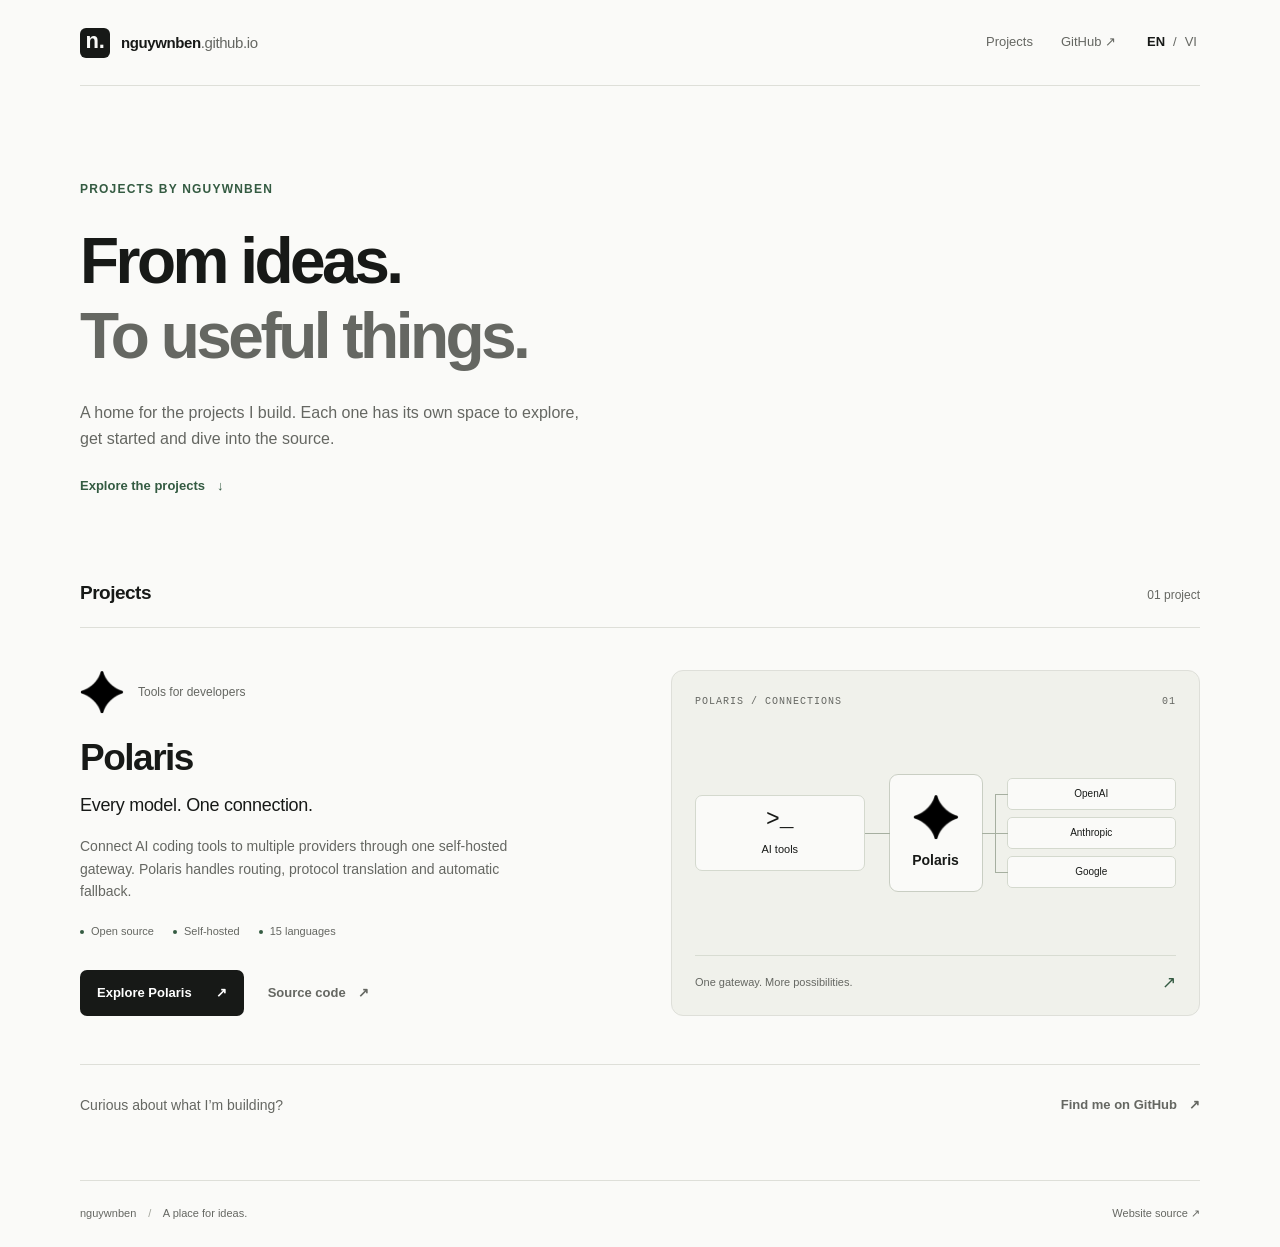
==== commit 4c5255fb: "feat: add bilingual project directory and repository README" ====
--- a/index.html
+++ b/index.html
@@ -1,37 +1,61 @@
-<!DOCTYPE html><html lang="en"> <head><!-- Primary Meta Tags --><meta charset="utf-8"><meta name="viewport" content="width=device-width, initial-scale=1"><meta name="generator" content="Astro v6.1.1"><title>nguywnben</title><meta name="title" content="nguywnben"><meta name="description" content="Personal blog and portfolio — writing about web development, design, and technology."><meta name="author" content="nguywnben"><link rel="canonical" href="https://nguywnben.dev/"><!-- Open Graph / Facebook --><meta property="og:type" content="website"><meta property="og:url" content="https://nguywnben.dev/"><meta property="og:title" content="nguywnben"><meta property="og:description" content="Personal blog and portfolio — writing about web development, design, and technology."><meta property="og:image" content="https://nguywnben.dev/og-default.png"><meta property="og:site_name" content="nguywnben"><meta property="og:locale" content="en-US"><!-- Twitter --><meta property="twitter:card" content="summary_large_image"><meta property="twitter:url" content="https://nguywnben.dev/"><meta property="twitter:title" content="nguywnben"><meta property="twitter:description" content="Personal blog and portfolio — writing about web development, design, and technology."><meta property="twitter:image" content="https://nguywnben.dev/og-default.png"><!-- RSS Feed --><link rel="alternate" type="application/rss+xml" title="nguywnben" href="https://nguywnben.dev/rss.xml"><!-- Favicon --><link rel="icon" type="image/svg+xml" href="/favicon.svg"><!-- Preload Inter font --><link rel="preconnect" href="https://fonts.googleapis.com"><link rel="preconnect" href="https://fonts.gstatic.com" crossorigin><link href="https://fonts.googleapis.com/css2?family=Inter:wght@400;500;600;700;800&display=swap" rel="stylesheet"><link rel="stylesheet" href="https://cdnjs.cloudflare.com/ajax/libs/font-awesome/6.5.1/css/all.min.css" integrity="sha512-DTOQO9RWCH3ppGqcWaEA1BIZOC6xxalwEsw9c2QQeAIftl+Vegovlnee1c9QX4TctnWMn13TZye+giMm8e2LwA==" crossorigin="anonymous" referrerpolicy="no-referrer"><script>
-      const themeColor = localStorage.getItem("theme-color");
-      if (themeColor && themeColor !== "blue") {
-        document.documentElement.setAttribute("data-theme-color", themeColor);
-      }
-    </script><link rel="stylesheet" href="/_astro/BaseLayout.CW8GeQOv.css">
-<style>.hero[data-astro-cid-wse7a2hg]{padding:0 0 4rem}.hero-badge[data-astro-cid-wse7a2hg]{display:inline-flex;align-items:center;gap:.5rem;font-size:.8125rem;font-weight:500;color:var(--color-text-secondary);margin-bottom:1.5rem}.badge-dot[data-astro-cid-wse7a2hg]{width:.5rem;height:.5rem;background-color:#22c55e;border-radius:50%;animation:pulse 2s ease-in-out infinite}@keyframes pulse{0%,to{opacity:1}50%{opacity:.4}}.hero-title[data-astro-cid-wse7a2hg]{font-size:2.25rem;font-weight:800;letter-spacing:-.035em;line-height:1.15;color:var(--color-text);margin-bottom:1rem}.hero-description[data-astro-cid-wse7a2hg]{font-size:1.125rem;color:var(--color-text-secondary);line-height:1.7;max-width:36rem;margin-bottom:2rem}.hero-actions[data-astro-cid-wse7a2hg]{display:flex;gap:.75rem;margin-bottom:2.5rem}.hero-btn[data-astro-cid-wse7a2hg]{display:inline-flex;align-items:center;gap:.5rem;font-size:.875rem;font-weight:600;padding:.625rem 1.25rem;border-radius:.5rem;text-decoration:none;transition:transform .1s ease,opacity .15s ease}.hero-btn[data-astro-cid-wse7a2hg]:hover{transform:translateY(-1px)}.hero-btn[data-astro-cid-wse7a2hg].primary{background-color:var(--color-text);color:var(--color-bg)}.hero-btn[data-astro-cid-wse7a2hg].primary:hover{opacity:.9}.hero-btn[data-astro-cid-wse7a2hg].secondary{color:var(--color-text);background-color:var(--color-bg);border:1px solid var(--color-border)}.hero-btn[data-astro-cid-wse7a2hg].secondary:hover{background-color:var(--color-bg-secondary)}.hero-social[data-astro-cid-wse7a2hg]{display:flex;flex-wrap:wrap;gap:1.25rem;row-gap:.75rem}.hero-social-link[data-astro-cid-wse7a2hg]{display:inline-flex;align-items:center;gap:.25rem;font-size:.8125rem;font-weight:500;color:var(--color-text-muted);text-decoration:none;transition:color .15s ease}.hero-social-link[data-astro-cid-wse7a2hg]:hover{color:var(--color-text)}@media(min-width:768px){.hero[data-astro-cid-wse7a2hg]{padding:0 0 5rem}.hero-title[data-astro-cid-wse7a2hg]{font-size:3.75rem}}@media(min-width:1024px){.hero-title[data-astro-cid-wse7a2hg]{font-size:4.5rem}}.recent-posts[data-astro-cid-gfl7mizo]{padding:3rem 0}.section-header[data-astro-cid-gfl7mizo]{display:flex;align-items:center;justify-content:space-between;margin-bottom:1rem}.section-title[data-astro-cid-gfl7mizo]{font-size:1.25rem;font-weight:700;letter-spacing:-.02em;color:var(--color-text);margin:0}.section-link[data-astro-cid-gfl7mizo]{display:inline-flex;align-items:center;gap:.375rem;font-size:.8125rem;font-weight:500;color:var(--color-text-secondary);text-decoration:none;transition:color .15s ease}.section-link[data-astro-cid-gfl7mizo]:hover{color:var(--color-text)}.section-link[data-astro-cid-gfl7mizo] svg[data-astro-cid-gfl7mizo]{transition:transform .15s ease}.section-link[data-astro-cid-gfl7mizo]:hover svg[data-astro-cid-gfl7mizo]{transform:translate(3px)}.posts-list[data-astro-cid-gfl7mizo]{display:flex;flex-direction:column;gap:2rem}.featured-projects[data-astro-cid-333kuauu]{padding:2rem 0 3rem}.section-header[data-astro-cid-333kuauu]{display:flex;align-items:center;justify-content:space-between;margin-bottom:1.5rem}.section-title[data-astro-cid-333kuauu]{font-size:1.25rem;font-weight:700;letter-spacing:-.02em;color:var(--color-text);margin:0}.section-link[data-astro-cid-333kuauu]{display:inline-flex;align-items:center;gap:.375rem;font-size:.8125rem;font-weight:500;color:var(--color-text-secondary);text-decoration:none;transition:color .15s ease}.section-link[data-astro-cid-333kuauu]:hover{color:var(--color-text)}.section-link[data-astro-cid-333kuauu] svg[data-astro-cid-333kuauu]{transition:transform .15s ease}.section-link[data-astro-cid-333kuauu]:hover svg[data-astro-cid-333kuauu]{transform:translate(3px)}.projects-grid[data-astro-cid-333kuauu]{display:grid;grid-template-columns:1fr;gap:2rem}@media(min-width:640px){.projects-grid[data-astro-cid-333kuauu]{grid-template-columns:repeat(3,1fr)}}.home-page[data-astro-cid-j7pv25f6]{padding-top:3rem}.divider[data-astro-cid-j7pv25f6]{border:none;border-top:1px solid var(--color-border);margin:0}
-.blog-card[data-astro-cid-uf24xram]{border:1px dashed var(--color-border);border-radius:1rem;padding:1.5rem;background-color:var(--color-bg);transition:transform .2s ease,border-color .2s ease}.blog-card[data-astro-cid-uf24xram]:hover{border-color:var(--color-text);transform:translateY(-4px)}.blog-card-link[data-astro-cid-uf24xram]{display:block;text-decoration:none;transition:opacity .15s ease}.blog-card-link[data-astro-cid-uf24xram]:hover{opacity:1}.blog-card-link[data-astro-cid-uf24xram]:hover .card-read-more[data-astro-cid-uf24xram]{color:var(--color-text)}.blog-card-link[data-astro-cid-uf24xram]:hover .card-read-more[data-astro-cid-uf24xram] svg[data-astro-cid-uf24xram]{transform:translate(4px)}.card-meta[data-astro-cid-uf24xram]{display:flex;align-items:center;gap:.375rem;font-size:.8125rem;color:var(--color-text-muted);margin-bottom:.625rem}.card-category[data-astro-cid-uf24xram]{color:var(--color-accent);font-weight:500}.meta-dot[data-astro-cid-uf24xram]{color:var(--color-border)}.card-title[data-astro-cid-uf24xram]{font-size:1.25rem;font-weight:700;letter-spacing:-.02em;line-height:1.3;color:var(--color-text);margin:0 0 .5rem}.card-description[data-astro-cid-uf24xram]{font-size:.9375rem;color:var(--color-text-secondary);line-height:1.6;margin:0 0 .75rem;display:-webkit-box;-webkit-line-clamp:2;-webkit-box-orient:vertical;overflow:hidden}.card-read-more[data-astro-cid-uf24xram]{display:inline-flex;align-items:center;gap:.375rem;font-size:.8125rem;font-weight:500;color:var(--color-text-secondary);transition:color .15s ease}.card-read-more[data-astro-cid-uf24xram] svg[data-astro-cid-uf24xram]{transition:transform .15s ease}
-.project-card[data-astro-cid-oeghznkx]{border:1px dashed var(--color-border);border-radius:1rem;background-color:var(--color-bg);overflow:hidden;transition:transform .2s ease,border-color .2s ease}.project-card[data-astro-cid-oeghznkx]:hover{border-color:var(--color-text);transform:translateY(-4px)}.project-card-link[data-astro-cid-oeghznkx]{text-decoration:none;display:block}.card-image[data-astro-cid-oeghznkx]{aspect-ratio:16 / 10;overflow:hidden;background-color:var(--color-bg-secondary)}.card-image[data-astro-cid-oeghznkx] img[data-astro-cid-oeghznkx]{width:100%;height:100%;object-fit:cover;transition:transform .3s ease}.project-card[data-astro-cid-oeghznkx]:hover .card-image[data-astro-cid-oeghznkx] img[data-astro-cid-oeghznkx]{transform:scale(1.03)}.card-body[data-astro-cid-oeghznkx]{padding:1.25rem}.card-title[data-astro-cid-oeghznkx]{font-size:1.0625rem;font-weight:700;letter-spacing:-.015em;color:var(--color-text);margin:0 0 .375rem;line-height:1.3}.card-description[data-astro-cid-oeghznkx]{font-size:.875rem;color:var(--color-text-secondary);line-height:1.5;margin:0 0 .875rem;display:-webkit-box;-webkit-line-clamp:2;-webkit-box-orient:vertical;overflow:hidden}.card-tech[data-astro-cid-oeghznkx]{display:flex;flex-wrap:wrap;gap:.375rem}.tech-badge[data-astro-cid-oeghznkx]{font-size:.6875rem;font-weight:500;color:var(--color-text-secondary);background:var(--color-bg-secondary);padding:.1875rem .5rem;border-radius:9999px;border:1px solid var(--color-border)}.tech-badge[data-astro-cid-oeghznkx].more{color:var(--color-text-muted)}
-</style></head> <body> <a href="#main-content" class="skip-link">Skip to content</a> <header class="site-header" data-astro-cid-qmpwvs2w> <nav class="header-nav container-wide" aria-label="Main navigation" data-astro-cid-qmpwvs2w> <!-- Logo / Site Name --> <a href="/" class="logo" aria-label="nguywnben — Home" data-astro-cid-qmpwvs2w> nguywnben </a> <!-- Right side: Nav Links + Theme Toggle + Mobile Menu Button --> <div class="header-actions" data-astro-cid-qmpwvs2w> <ul class="nav-links" role="list" data-astro-cid-qmpwvs2w> <li data-astro-cid-qmpwvs2w> <a href="/" class="nav-link active" data-astro-cid-qmpwvs2w> Home </a> </li><li data-astro-cid-qmpwvs2w> <a href="/posts" class="nav-link" data-astro-cid-qmpwvs2w> Posts </a> </li><li data-astro-cid-qmpwvs2w> <a href="/projects" class="nav-link" data-astro-cid-qmpwvs2w> Projects </a> </li><li data-astro-cid-qmpwvs2w> <a href="/about" class="nav-link" data-astro-cid-qmpwvs2w> About </a> </li> </ul> <button id="theme-toggle" type="button" aria-label="Toggle dark mode" class="theme-toggle" data-astro-cid-tqchf7rv> <!-- Sun icon (shown in dark mode) --> <svg class="icon-sun" xmlns="http://www.w3.org/2000/svg" width="20" height="20" viewBox="0 0 24 24" fill="none" stroke="currentColor" stroke-width="1.5" stroke-linecap="round" stroke-linejoin="round" data-astro-cid-tqchf7rv> <circle cx="12" cy="12" r="5" data-astro-cid-tqchf7rv></circle> <line x1="12" y1="1" x2="12" y2="3" data-astro-cid-tqchf7rv></line> <line x1="12" y1="21" x2="12" y2="23" data-astro-cid-tqchf7rv></line> <line x1="4.22" y1="4.22" x2="5.64" y2="5.64" data-astro-cid-tqchf7rv></line> <line x1="18.36" y1="18.36" x2="19.78" y2="19.78" data-astro-cid-tqchf7rv></line> <line x1="1" y1="12" x2="3" y2="12" data-astro-cid-tqchf7rv></line> <line x1="21" y1="12" x2="23" y2="12" data-astro-cid-tqchf7rv></line> <line x1="4.22" y1="19.78" x2="5.64" y2="18.36" data-astro-cid-tqchf7rv></line> <line x1="18.36" y1="5.64" x2="19.78" y2="4.22" data-astro-cid-tqchf7rv></line> </svg> <!-- Moon icon (shown in light mode) --> <svg class="icon-moon" xmlns="http://www.w3.org/2000/svg" width="20" height="20" viewBox="0 0 24 24" fill="none" stroke="currentColor" stroke-width="1.5" stroke-linecap="round" stroke-linejoin="round" data-astro-cid-tqchf7rv> <path d="M21 12.79A9 9 0 1 1 11.21 3 7 7 0 0 0 21 12.79z" data-astro-cid-tqchf7rv></path> </svg> </button>  <!-- Inline script: runs BEFORE paint to prevent FOUC --> <script>
-  (function () {
-    const stored = localStorage.getItem("theme");
-    const prefersDark = window.matchMedia("(prefers-color-scheme: dark)").matches;
-    if (stored === "dark" || (!stored && prefersDark)) {
-      document.documentElement.classList.add("dark");
-    }
-  })();
-</script> <!-- Interactive toggle handler --> <script type="module">function t(){const e=document.getElementById("theme-toggle");e&&e.addEventListener("click",()=>{const n=document.documentElement.classList.toggle("dark");localStorage.setItem("theme",n?"dark":"light")})}t();document.addEventListener("astro:after-swap",t);</script> <button id="mobile-menu-btn" type="button" class="mobile-menu-btn" aria-label="Open navigation menu" aria-expanded="false" data-astro-cid-qmpwvs2w> <svg class="hamburger-icon" xmlns="http://www.w3.org/2000/svg" width="22" height="22" viewBox="0 0 24 24" fill="none" stroke="currentColor" stroke-width="1.5" stroke-linecap="round" stroke-linejoin="round" data-astro-cid-qmpwvs2w> <line x1="3" y1="6" x2="21" y2="6" data-astro-cid-qmpwvs2w></line> <line x1="3" y1="12" x2="21" y2="12" data-astro-cid-qmpwvs2w></line> <line x1="3" y1="18" x2="21" y2="18" data-astro-cid-qmpwvs2w></line> </svg> <svg class="close-icon" xmlns="http://www.w3.org/2000/svg" width="22" height="22" viewBox="0 0 24 24" fill="none" stroke="currentColor" stroke-width="1.5" stroke-linecap="round" stroke-linejoin="round" data-astro-cid-qmpwvs2w> <line x1="18" y1="6" x2="6" y2="18" data-astro-cid-qmpwvs2w></line> <line x1="6" y1="6" x2="18" y2="18" data-astro-cid-qmpwvs2w></line> </svg> </button> </div> </nav> <!-- Mobile Navigation Overlay --> <div id="mobile-menu" class="mobile-menu" aria-hidden="true" data-astro-cid-qmpwvs2w> <ul role="list" data-astro-cid-qmpwvs2w> <li data-astro-cid-qmpwvs2w> <a href="/" class="mobile-nav-link active" data-astro-cid-qmpwvs2w> Home </a> </li><li data-astro-cid-qmpwvs2w> <a href="/posts" class="mobile-nav-link" data-astro-cid-qmpwvs2w> Posts </a> </li><li data-astro-cid-qmpwvs2w> <a href="/projects" class="mobile-nav-link" data-astro-cid-qmpwvs2w> Projects </a> </li><li data-astro-cid-qmpwvs2w> <a href="/about" class="mobile-nav-link" data-astro-cid-qmpwvs2w> About </a> </li> </ul> </div> </header>  <script type="module">document.addEventListener("astro:page-load",()=>{const e=document.getElementById("mobile-menu-btn"),n=document.getElementById("mobile-menu");!e||!n||(e.addEventListener("click",()=>{const t=e.getAttribute("aria-expanded")==="true";e.setAttribute("aria-expanded",String(!t)),n.setAttribute("aria-hidden",String(t)),document.body.style.overflow=t?"":"hidden"}),n.querySelectorAll("a").forEach(t=>{t.addEventListener("click",()=>{e.setAttribute("aria-expanded","false"),n.setAttribute("aria-hidden","true"),document.body.style.overflow=""})}))});</script> <script type="module">function t(){const e=document.querySelector(".site-header");if(!e)return;const o=()=>{const r=window.scrollY>10;e.classList.toggle("scrolled",r)};o(),window.addEventListener("scroll",o,{passive:!0})}t();document.addEventListener("astro:page-load",t);</script> <main id="main-content" class="animate-fade-in">  <div class="container-wide home-page" data-astro-cid-j7pv25f6> <section class="hero" data-astro-cid-wse7a2hg> <div class="hero-badge" data-astro-cid-wse7a2hg> <span class="badge-dot" data-astro-cid-wse7a2hg></span>
-Available for collaboration
-</div> <h1 class="hero-title" data-astro-cid-wse7a2hg>
-Hi, I'm Ben
-</h1> <p class="hero-description" data-astro-cid-wse7a2hg>
-I design and build digital experiences that are fast, accessible, and beautiful.
-    Currently focused on web development, UI/UX design, and open-source projects.
-</p> <div class="hero-actions" data-astro-cid-wse7a2hg> <a href="/projects" class="hero-btn primary" data-astro-cid-wse7a2hg>View my work</a> <a href="/about" class="hero-btn secondary" data-astro-cid-wse7a2hg>About me</a> </div> <nav class="hero-social" aria-label="Social links" data-astro-cid-wse7a2hg> <a href="https://github.com/nguywnben" target="_blank" rel="noopener noreferrer" aria-label="GitHub" class="hero-social-link" data-astro-cid-wse7a2hg> GitHub <svg xmlns="http://www.w3.org/2000/svg" width="12" height="12" viewBox="0 0 24 24" fill="none" stroke="currentColor" stroke-width="2" stroke-linecap="round" stroke-linejoin="round" data-astro-cid-wse7a2hg> <line x1="7" y1="17" x2="17" y2="7" data-astro-cid-wse7a2hg></line> <polyline points="7 7 17 7 17 17" data-astro-cid-wse7a2hg></polyline> </svg> </a><a href="https://www.linkedin.com/in/nguywnben" target="_blank" rel="noopener noreferrer" aria-label="LinkedIn" class="hero-social-link" data-astro-cid-wse7a2hg> LinkedIn <svg xmlns="http://www.w3.org/2000/svg" width="12" height="12" viewBox="0 0 24 24" fill="none" stroke="currentColor" stroke-width="2" stroke-linecap="round" stroke-linejoin="round" data-astro-cid-wse7a2hg> <line x1="7" y1="17" x2="17" y2="7" data-astro-cid-wse7a2hg></line> <polyline points="7 7 17 7 17 17" data-astro-cid-wse7a2hg></polyline> </svg> </a><a href="mailto:nben940665@gmail.com" target="_blank" rel="noopener noreferrer" aria-label="Email" class="hero-social-link" data-astro-cid-wse7a2hg> Email <svg xmlns="http://www.w3.org/2000/svg" width="12" height="12" viewBox="0 0 24 24" fill="none" stroke="currentColor" stroke-width="2" stroke-linecap="round" stroke-linejoin="round" data-astro-cid-wse7a2hg> <line x1="7" y1="17" x2="17" y2="7" data-astro-cid-wse7a2hg></line> <polyline points="7 7 17 7 17 17" data-astro-cid-wse7a2hg></polyline> </svg> </a> </nav> </section> <hr class="divider" data-astro-cid-j7pv25f6> <section class="recent-posts" data-astro-cid-gfl7mizo> <div class="section-header" data-astro-cid-gfl7mizo> <h2 class="section-title" data-astro-cid-gfl7mizo>Recent Posts</h2> <a href="/posts" class="section-link" data-astro-cid-gfl7mizo>
-View all posts
-<svg xmlns="http://www.w3.org/2000/svg" width="14" height="14" viewBox="0 0 24 24" fill="none" stroke="currentColor" stroke-width="2" stroke-linecap="round" stroke-linejoin="round" data-astro-cid-gfl7mizo> <line x1="5" y1="12" x2="19" y2="12" data-astro-cid-gfl7mizo></line> <polyline points="12 5 19 12 12 19" data-astro-cid-gfl7mizo></polyline> </svg> </a> </div> <div class="posts-list" data-astro-cid-gfl7mizo> <article class="blog-card" data-astro-cid-uf24xram> <a href="/posts/getting-started-with-astro" class="blog-card-link" data-astro-cid-uf24xram> <div class="card-meta" data-astro-cid-uf24xram> <span class="card-category" data-astro-cid-uf24xram>Web Development</span> <span class="meta-dot" data-astro-cid-uf24xram>·</span> <time datetime="2026-03-20T00:00:00.000Z" data-astro-cid-uf24xram>Mar 20, 2026</time>  <span class="meta-dot" data-astro-cid-uf24xram>·</span> <span data-astro-cid-uf24xram>5 min</span>  </div> <h3 class="card-title" data-astro-cid-uf24xram>Getting Started with Astro</h3> <p class="card-description" data-astro-cid-uf24xram>Learn how to build lightning-fast websites with Astro, the modern static site generator that ships zero JavaScript by default.</p> <span class="card-read-more" data-astro-cid-uf24xram>
-Read more
-<svg xmlns="http://www.w3.org/2000/svg" width="14" height="14" viewBox="0 0 24 24" fill="none" stroke="currentColor" stroke-width="2" stroke-linecap="round" stroke-linejoin="round" data-astro-cid-uf24xram> <line x1="5" y1="12" x2="19" y2="12" data-astro-cid-uf24xram></line> <polyline points="12 5 19 12 12 19" data-astro-cid-uf24xram></polyline> </svg> </span> </a> </article><article class="blog-card" data-astro-cid-uf24xram> <a href="/posts/typography-in-modern-web-design" class="blog-card-link" data-astro-cid-uf24xram> <div class="card-meta" data-astro-cid-uf24xram> <span class="card-category" data-astro-cid-uf24xram>Design</span> <span class="meta-dot" data-astro-cid-uf24xram>·</span> <time datetime="2026-03-15T00:00:00.000Z" data-astro-cid-uf24xram>Mar 15, 2026</time>  <span class="meta-dot" data-astro-cid-uf24xram>·</span> <span data-astro-cid-uf24xram>7 min</span>  </div> <h3 class="card-title" data-astro-cid-uf24xram>Typography in Modern Web Design</h3> <p class="card-description" data-astro-cid-uf24xram>A deep dive into typography principles that make minimalist websites stand out — font pairing, hierarchy, and whitespace.</p> <span class="card-read-more" data-astro-cid-uf24xram>
-Read more
-<svg xmlns="http://www.w3.org/2000/svg" width="14" height="14" viewBox="0 0 24 24" fill="none" stroke="currentColor" stroke-width="2" stroke-linecap="round" stroke-linejoin="round" data-astro-cid-uf24xram> <line x1="5" y1="12" x2="19" y2="12" data-astro-cid-uf24xram></line> <polyline points="12 5 19 12 12 19" data-astro-cid-uf24xram></polyline> </svg> </span> </a> </article><article class="blog-card" data-astro-cid-uf24xram> <a href="/posts/building-accessible-interfaces" class="blog-card-link" data-astro-cid-uf24xram> <div class="card-meta" data-astro-cid-uf24xram> <span class="card-category" data-astro-cid-uf24xram>Accessibility</span> <span class="meta-dot" data-astro-cid-uf24xram>·</span> <time datetime="2026-03-10T00:00:00.000Z" data-astro-cid-uf24xram>Mar 10, 2026</time>  <span class="meta-dot" data-astro-cid-uf24xram>·</span> <span data-astro-cid-uf24xram>6 min</span>  </div> <h3 class="card-title" data-astro-cid-uf24xram>Building Accessible Interfaces</h3> <p class="card-description" data-astro-cid-uf24xram>Best practices for creating web interfaces that everyone can use, from semantic HTML to ARIA patterns.</p> <span class="card-read-more" data-astro-cid-uf24xram>
-Read more
-<svg xmlns="http://www.w3.org/2000/svg" width="14" height="14" viewBox="0 0 24 24" fill="none" stroke="currentColor" stroke-width="2" stroke-linecap="round" stroke-linejoin="round" data-astro-cid-uf24xram> <line x1="5" y1="12" x2="19" y2="12" data-astro-cid-uf24xram></line> <polyline points="12 5 19 12 12 19" data-astro-cid-uf24xram></polyline> </svg> </span> </a> </article> </div> </section> <hr class="divider" data-astro-cid-j7pv25f6> <section class="featured-projects" data-astro-cid-333kuauu> <div class="section-header" data-astro-cid-333kuauu> <h2 class="section-title" data-astro-cid-333kuauu>Featured Projects</h2> <a href="/projects" class="section-link" data-astro-cid-333kuauu>
-View all projects
-<svg xmlns="http://www.w3.org/2000/svg" width="14" height="14" viewBox="0 0 24 24" fill="none" stroke="currentColor" stroke-width="2" stroke-linecap="round" stroke-linejoin="round" data-astro-cid-333kuauu> <line x1="5" y1="12" x2="19" y2="12" data-astro-cid-333kuauu></line> <polyline points="12 5 19 12 12 19" data-astro-cid-333kuauu></polyline> </svg> </a> </div> <div class="projects-grid" data-astro-cid-333kuauu> <article class="project-card" data-astro-cid-oeghznkx> <a href="/projects/ecommerce-platform" class="project-card-link" data-astro-cid-oeghznkx> <div class="card-image" data-astro-cid-oeghznkx> <img src="https://images.unsplash.com/photo-1557821552-17105176677c?auto=format&#38;fit=crop&#38;q=80&#38;w=1200" alt="Ecommerce website screenshot" loading="lazy" decoding="async" data-astro-cid-oeghznkx> </div> <div class="card-body" data-astro-cid-oeghznkx> <h3 class="card-title" data-astro-cid-oeghznkx>Modern Ecommerce Platform</h3> <p class="card-description" data-astro-cid-oeghznkx>A high-performance ecommerce solution built with Astro and Stripe integration, featuring a minimalist design.</p> <div class="card-tech" data-astro-cid-oeghznkx> <span class="tech-badge" data-astro-cid-oeghznkx>Astro</span><span class="tech-badge" data-astro-cid-oeghznkx>Tailwind CSS</span><span class="tech-badge" data-astro-cid-oeghznkx>Stripe</span> <span class="tech-badge more" data-astro-cid-oeghznkx>+1</span> </div> </div> </a> </article><article class="project-card" data-astro-cid-oeghznkx> <a href="/projects/portfolio-website" class="project-card-link" data-astro-cid-oeghznkx> <div class="card-image" data-astro-cid-oeghznkx> <img src="/images/projects/portfolio.jpg" alt="Screenshot of the personal portfolio website" loading="lazy" decoding="async" data-astro-cid-oeghznkx> </div> <div class="card-body" data-astro-cid-oeghznkx> <h3 class="card-title" data-astro-cid-oeghznkx>Personal Portfolio Website</h3> <p class="card-description" data-astro-cid-oeghznkx>A minimalist, typography-focused personal portfolio built with Astro and Tailwind CSS.</p> <div class="card-tech" data-astro-cid-oeghznkx> <span class="tech-badge" data-astro-cid-oeghznkx>Astro</span><span class="tech-badge" data-astro-cid-oeghznkx>Tailwind CSS</span><span class="tech-badge" data-astro-cid-oeghznkx>TypeScript</span>  </div> </div> </a> </article><article class="project-card" data-astro-cid-oeghznkx> <a href="/projects/task-management-app" class="project-card-link" data-astro-cid-oeghznkx> <div class="card-image" data-astro-cid-oeghznkx> <img src="/images/projects/task-app.jpg" alt="Screenshot of the task management application" loading="lazy" decoding="async" data-astro-cid-oeghznkx> </div> <div class="card-body" data-astro-cid-oeghznkx> <h3 class="card-title" data-astro-cid-oeghznkx>Task Management App</h3> <p class="card-description" data-astro-cid-oeghznkx>A full-stack task management application with real-time collaboration and Kanban board view.</p> <div class="card-tech" data-astro-cid-oeghznkx> <span class="tech-badge" data-astro-cid-oeghznkx>React</span><span class="tech-badge" data-astro-cid-oeghznkx>Node.js</span><span class="tech-badge" data-astro-cid-oeghznkx>PostgreSQL</span> <span class="tech-badge more" data-astro-cid-oeghznkx>+1</span> </div> </div> </a> </article> </div> </section> </div>  </main> <footer class="site-footer" data-astro-cid-l3trhy4j> <div class="container-wide footer-content" data-astro-cid-l3trhy4j> <div class="footer-left" data-astro-cid-l3trhy4j> <p class="footer-copyright" data-astro-cid-l3trhy4j>
-&copy; 2026 nguywnben. All rights reserved.
-</p> </div> <nav class="footer-social" aria-label="Social links" data-astro-cid-l3trhy4j> <ul role="list" data-astro-cid-l3trhy4j> <li data-astro-cid-l3trhy4j> <a href="https://github.com/nguywnben" target="_blank" rel="noopener noreferrer" aria-label="GitHub" class="social-link" data-astro-cid-l3trhy4j> <i class="fa-brands fa-github text-lg" aria-hidden="true" data-astro-cid-l3trhy4j></i>   </a> </li><li data-astro-cid-l3trhy4j> <a href="https://www.linkedin.com/in/nguywnben" target="_blank" rel="noopener noreferrer" aria-label="LinkedIn" class="social-link" data-astro-cid-l3trhy4j>  <i class="fa-brands fa-linkedin text-lg" aria-hidden="true" data-astro-cid-l3trhy4j></i>  </a> </li><li data-astro-cid-l3trhy4j> <a href="mailto:nben940665@gmail.com" target="_blank" rel="noopener noreferrer" aria-label="Email" class="social-link" data-astro-cid-l3trhy4j>   <i class="fa-solid fa-envelope text-lg" aria-hidden="true" data-astro-cid-l3trhy4j></i> </a> </li> </ul> </nav> </div> </footer> </body></html>+<!doctype html>
+<html lang="en">
+<head>
+  <meta charset="utf-8">
+  <meta name="viewport" content="width=device-width, initial-scale=1">
+  <meta name="description" content="Explore projects by nguywnben. Each project has its own space for features, documentation and source code.">
+  <meta name="theme-color" content="#fafaf8">
+  <title>Projects — nguywnben</title>
+  <link rel="canonical" href="https://nguywnben.github.io/">
+  <link rel="icon" type="image/svg+xml" href="./assets/home/favicon.svg">
+  <link rel="stylesheet" href="./home.css">
+  <script type="module" src="./home.js"></script>
+</head>
+<body>
+  <a class="skip-link" href="#main" data-i18n="skip">Skip to content</a>
+  <header class="site-header wrap">
+    <a class="wordmark" href="./" aria-label="nguywnben — Home" data-i18n-label="home"><span class="monogram" aria-hidden="true">n.</span>nguywnben<span class="domain">.github.io</span></a>
+    <nav aria-label="Main navigation" data-i18n-label="navigation">
+      <a class="projects-nav" href="#projects" data-i18n="projects">Projects</a>
+      <a href="https://github.com/nguywnben" target="_blank" rel="noopener noreferrer">GitHub <span aria-hidden="true">↗</span></a>
+      <div class="language-switch" role="group" aria-label="Language" data-i18n-label="language" hidden><button type="button" data-language="en" lang="en" aria-label="English" aria-pressed="true">EN</button><span aria-hidden="true">/</span><button type="button" data-language="vi" lang="vi" aria-label="Tiếng Việt" aria-pressed="false">VI</button></div>
+    </nav>
+  </header>
+  <main id="main" class="wrap">
+    <section class="intro" aria-labelledby="intro-title">
+      <p class="eyebrow" data-i18n="eyebrow">Projects by nguywnben</p>
+      <h1 id="intro-title"><span data-i18n="hero1">From ideas.</span><br><span data-i18n="hero2">To useful things.</span></h1>
+      <p class="intro-copy" data-i18n="intro">A home for the projects I build. Each one has its own space to explore, get started and dive into the source.</p>
+      <a class="inline-link" href="#projects"><span data-i18n="explore">Explore the projects</span> <span aria-hidden="true">↓</span></a>
+    </section>
+
+    <section class="projects" id="projects" aria-labelledby="projects-title">
+      <div class="section-heading"><h2 id="projects-title" data-i18n="projects">Projects</h2><span data-i18n="count">01 project</span></div>
+      <article class="project" aria-labelledby="polaris-title">
+        <div class="project-copy">
+          <div class="project-identity"><img src="./polaris/assets/logo.png" width="44" height="44" alt=""><span class="project-category" data-i18n="category">Tools for developers</span></div>
+          <h3 id="polaris-title"><a href="./polaris/?lang=en" data-project-link>Polaris</a></h3>
+          <p class="project-tagline" data-i18n="tagline">Every model. One connection.</p>
+          <p class="project-description" data-i18n="description">Connect AI coding tools to multiple providers through one self-hosted gateway. Polaris handles routing, protocol translation and automatic fallback.</p>
+          <ul class="project-tags" aria-label="Polaris highlights" data-i18n-label="highlights"><li data-i18n="open">Open source</li><li data-i18n="selfHosted">Self-hosted</li><li data-i18n="languages">15 languages</li></ul>
+          <div class="project-actions">
+            <a class="button" href="./polaris/?lang=en" data-project-link><span data-i18n="discover">Explore Polaris</span> <span aria-hidden="true">↗</span></a>
+            <a class="inline-link" href="https://github.com/nguywnben/polaris" target="_blank" rel="noopener noreferrer"><span data-i18n="source">Source code</span> <span aria-hidden="true">↗</span></a>
+          </div>
+        </div>
+        <div class="project-visual" role="img" aria-label="Polaris connects AI tools to OpenAI, Anthropic and Google." data-i18n-label="diagram">
+          <div class="visual-top" aria-hidden="true"><span data-i18n="diagramTitle">POLARIS / CONNECTIONS</span><span>01</span></div>
+          <div class="connection" aria-hidden="true">
+            <div class="client-node"><span class="code-symbol">&gt;_</span><span data-i18n="tools">AI tools</span></div>
+            <div class="gateway-node"><img src="./polaris/assets/logo.png" alt="" width="46" height="46"><strong>Polaris</strong></div>
+            <div class="provider-nodes"><span>OpenAI</span><span>Anthropic</span><span>Google</span></div>
+          </div>
+          <div class="visual-bottom" aria-hidden="true"><span data-i18n="diagramNote">One gateway. More possibilities.</span><span>↗</span></div>
+        </div>
+      </article>
+    </section>
+    <aside class="follow"><p data-i18n="follow">Curious about what I’m building?</p><a class="inline-link" href="https://github.com/nguywnben?tab=repositories" target="_blank" rel="noopener noreferrer"><span data-i18n="visitGithub">Find me on GitHub</span> <span aria-hidden="true">↗</span></a></aside>
+  </main>
+  <footer class="site-footer wrap"><span>nguywnben <span class="footer-separator">/</span> <span data-i18n="footer">A place for ideas.</span></span><a href="https://github.com/nguywnben/nguywnben.github.io" target="_blank" rel="noopener noreferrer"><span data-i18n="websiteSource">Website source</span> <span aria-hidden="true">↗</span></a></footer>
+</body>
+</html>
--- a/home.css
+++ b/home.css
@@ -0,0 +1,109 @@
+:root {
+  color-scheme: light;
+  --background: #fafaf8;
+  --text: #171917;
+  --secondary: #656762;
+  --line: #dedfd9;
+  --accent: #345b42;
+  font-family: "Segoe UI", Arial, sans-serif;
+  color: var(--text);
+  background: var(--background);
+}
+* { box-sizing: border-box; }
+html { scroll-behavior: smooth; scroll-padding-top: 32px; }
+body { margin: 0; line-height: 1.6; -webkit-font-smoothing: antialiased; }
+a { color: inherit; text-decoration: none; }
+a:focus-visible, button:focus-visible { outline: 2px solid var(--accent); outline-offset: 6px; border-radius: 3px; }
+[hidden] { display: none !important; }
+h1, h2, h3, p { margin: 0; }
+.wrap { width: min(1120px, calc(100% - 80px)); margin-inline: auto; }
+.skip-link { position: fixed; top: 10px; left: 10px; padding: 10px 16px; background: var(--text); color: white; transform: translateY(-160%); z-index: 10; }
+.skip-link:focus { transform: translateY(0); }
+.site-header { min-height: 86px; display: flex; align-items: center; justify-content: space-between; gap: 20px; border-bottom: 1px solid var(--line); }
+.wordmark { display: flex; align-items: center; font-size: 15px; font-weight: 600; letter-spacing: -.4px; }
+.monogram { width: 30px; height: 30px; display: grid; place-items: center; margin-right: 11px; background: var(--text); color: var(--background); border-radius: 6px; font-size: 22px; line-height: 1; padding-bottom: 4px; }
+.domain { color: var(--secondary); font-weight: 400; }
+nav { display: flex; align-items: center; gap: 28px; font-size: 13px; color: var(--secondary); }
+.language-switch { display: flex; align-items: center; gap: 5px; }
+.language-switch button { border: 0; padding: 8px 3px; background: transparent; color: var(--secondary); font: inherit; cursor: pointer; }
+.language-switch button[aria-pressed=true] { color: var(--text); font-weight: 700; }
+nav a, .site-footer a, .inline-link { transition: color .16s ease; }
+.intro { padding: 94px 0 80px; }
+.eyebrow { font-size: 12px; color: var(--accent); font-weight: 600; letter-spacing: 1.2px; text-transform: uppercase; margin-bottom: 25px; }
+h1 { font-size: clamp(38px, 5vw, 66px); line-height: 1.17; letter-spacing: -.055em; font-weight: 600; }
+h1 span:last-child { color: var(--secondary); }
+.intro-copy { max-width: 525px; margin-top: 26px; color: var(--secondary); font-size: 16px; }
+.inline-link { display: inline-flex; align-items: center; gap: 12px; font-size: 13px; font-weight: 600; color: var(--secondary); }
+.intro > .inline-link { margin-top: 25px; color: var(--accent); }
+.section-heading { display: flex; align-items: baseline; justify-content: space-between; padding-bottom: 19px; border-bottom: 1px solid var(--line); }
+.section-heading h2 { font-size: 19px; letter-spacing: -.5px; font-weight: 600; }
+.section-heading > span { color: var(--secondary); font-size: 12px; font-variant-numeric: tabular-nums; }
+.project { display: grid; grid-template-columns: 1fr 1fr; gap: 62px; padding: 42px 0 48px; }
+.project-identity { display: flex; align-items: center; gap: 14px; margin-bottom: 22px; }
+.project-identity img { mix-blend-mode: multiply; }
+.project-category { color: var(--secondary); font-size: 12px; }
+.project h3 { font-size: 37px; font-weight: 600; letter-spacing: -1.5px; line-height: 1.2; }
+.project-tagline { margin-top: 10px; font-size: 18px; letter-spacing: -.3px; }
+.project-description { margin-top: 16px; font-size: 14px; color: var(--secondary); max-width: 450px; }
+.project-tags { list-style: none; display: flex; flex-wrap: wrap; gap: 8px 19px; padding: 0; margin: 21px 0 0; color: var(--secondary); font-size: 11px; }
+.project-tags li { display: flex; align-items: center; gap: 7px; }
+.project-tags li::before { content: ""; width: 4px; height: 4px; border-radius: 50%; background: var(--accent); }
+.project-actions { display: flex; align-items: center; flex-wrap: wrap; gap: 24px; margin-top: 29px; }
+.button { display: inline-flex; align-items: center; justify-content: center; gap: 24px; padding: 12px 17px; min-height: 46px; background: var(--text); color: white; border-radius: 7px; font-size: 13px; font-weight: 600; transition: background-color .16s ease; }
+.project-visual { min-width: 0; min-height: 325px; align-self: stretch; border: 1px solid var(--line); border-radius: 12px; background: #f0f1eb; padding: 23px; display: flex; flex-direction: column; justify-content: space-between; }
+.visual-top, .visual-bottom { display: flex; justify-content: space-between; gap: 10px; color: var(--secondary); font-size: 10px; }
+.visual-top { font-family: ui-monospace, Consolas, monospace; letter-spacing: 1px; }
+.visual-bottom { font-size: 11px; padding-top: 18px; border-top: 1px solid #d8dcd2; }
+.visual-bottom > span:last-child { color: var(--accent); font-size: 17px; line-height: 1; }
+.connection { --wire-gap: 24px; --wire-color: #a6afa0; display: grid; grid-template-columns: minmax(0,1fr) 94px minmax(0,1fr); gap: var(--wire-gap); align-items: center; margin-block: 32px; }
+.client-node { display: flex; align-items: center; justify-content: center; flex-direction: column; gap: 8px; min-height: 76px; padding: 8px 3px; border: 1px solid #d4d9ce; border-radius: 7px; background: var(--background); font-size: 11px; text-align: center; }
+.code-symbol { font: 23px ui-monospace, Consolas, monospace; }
+.gateway-node { position: relative; display: flex; flex-direction: column; align-items: center; justify-content: center; gap: 9px; min-height: 118px; border: 1px solid #c9cec3; border-radius: 9px; background: var(--background); }
+.gateway-node strong { font-size: 14px; font-weight: 600; }
+.gateway-node img { mix-blend-mode: multiply; }
+.gateway-node::before, .gateway-node::after, .provider-nodes span::before { content: ""; position: absolute; top: 50%; height: 1px; background: var(--wire-color); }
+.gateway-node::before { right: 100%; width: calc(var(--wire-gap) + 1px); }
+.gateway-node::after { left: 100%; width: calc(var(--wire-gap) / 2 + 1px); }
+.provider-nodes { position: relative; display: grid; gap: 7px; }
+.provider-nodes::before { content: ""; position: absolute; left: calc(var(--wire-gap) / -2); top: 16px; bottom: 16px; width: 1px; background: var(--wire-color); }
+.provider-nodes span { position: relative; height: 32px; padding: 7px 3px; line-height: 16px; background: #fafaf8; border: 1px solid #d4d9ce; border-radius: 5px; text-align: center; font-size: 10px; }
+.provider-nodes span::before { right: 100%; width: calc(var(--wire-gap) / 2 + 1px); }
+.follow { border-top: 1px solid var(--line); padding: 29px 0 64px; display: flex; justify-content: space-between; align-items: center; gap: 20px; }
+.follow p { color: var(--secondary); font-size: 14px; }
+.site-footer { display: flex; justify-content: space-between; align-items: center; gap: 20px; padding-block: 24px; border-top: 1px solid var(--line); color: var(--secondary); font-size: 11px; }
+.footer-separator { padding-inline: 9px; color: #a1a49b; }
+@media (hover: hover) {
+  nav a:hover, .language-switch button:hover, .site-footer a:hover, .inline-link:hover { color: var(--text); }
+  .button:hover { background: #2f2f2f; }
+  .project h3 a:hover { color: var(--accent); }
+}
+@media (max-width: 900px) {
+  .project { gap: 30px; }
+  .project-visual { padding: 18px; }
+  .connection { --wire-gap: 18px; grid-template-columns: minmax(0,1fr) 76px minmax(0,1fr); }
+  .domain { display: none; }
+}
+@media (max-width: 680px) {
+  .wrap { width: calc(100% - 40px); }
+  .site-header { min-height: 72px; }
+  nav { gap: 18px; font-size: 12px; }
+  .intro { padding: 60px 0; }
+  .eyebrow { font-size: 10px; letter-spacing: .8px; }
+  .intro-copy { font-size: 15px; }
+  .project { grid-template-columns: 1fr; padding-top: 30px; }
+  .project-visual { min-height: 270px; padding: 22px; }
+  .connection { --wire-gap: 18px; grid-template-columns: minmax(0,1fr) 76px minmax(0,1fr); }
+  .project-description { max-width: none; }
+  .follow { align-items: start; flex-direction: column; gap: 10px; padding-bottom: 42px; }
+  .site-footer { align-items: start; flex-direction: column; gap: 10px; }
+}
+@media (max-width: 540px) {
+  .projects-nav { display: none; }
+  nav { gap: 12px; }
+  .site-header { gap: 10px; }
+  .project-visual { padding-inline: 16px; }
+}
+@media (prefers-reduced-motion: reduce) {
+  html { scroll-behavior: auto; }
+  *, *::before, *::after { transition: none !important; }
+}
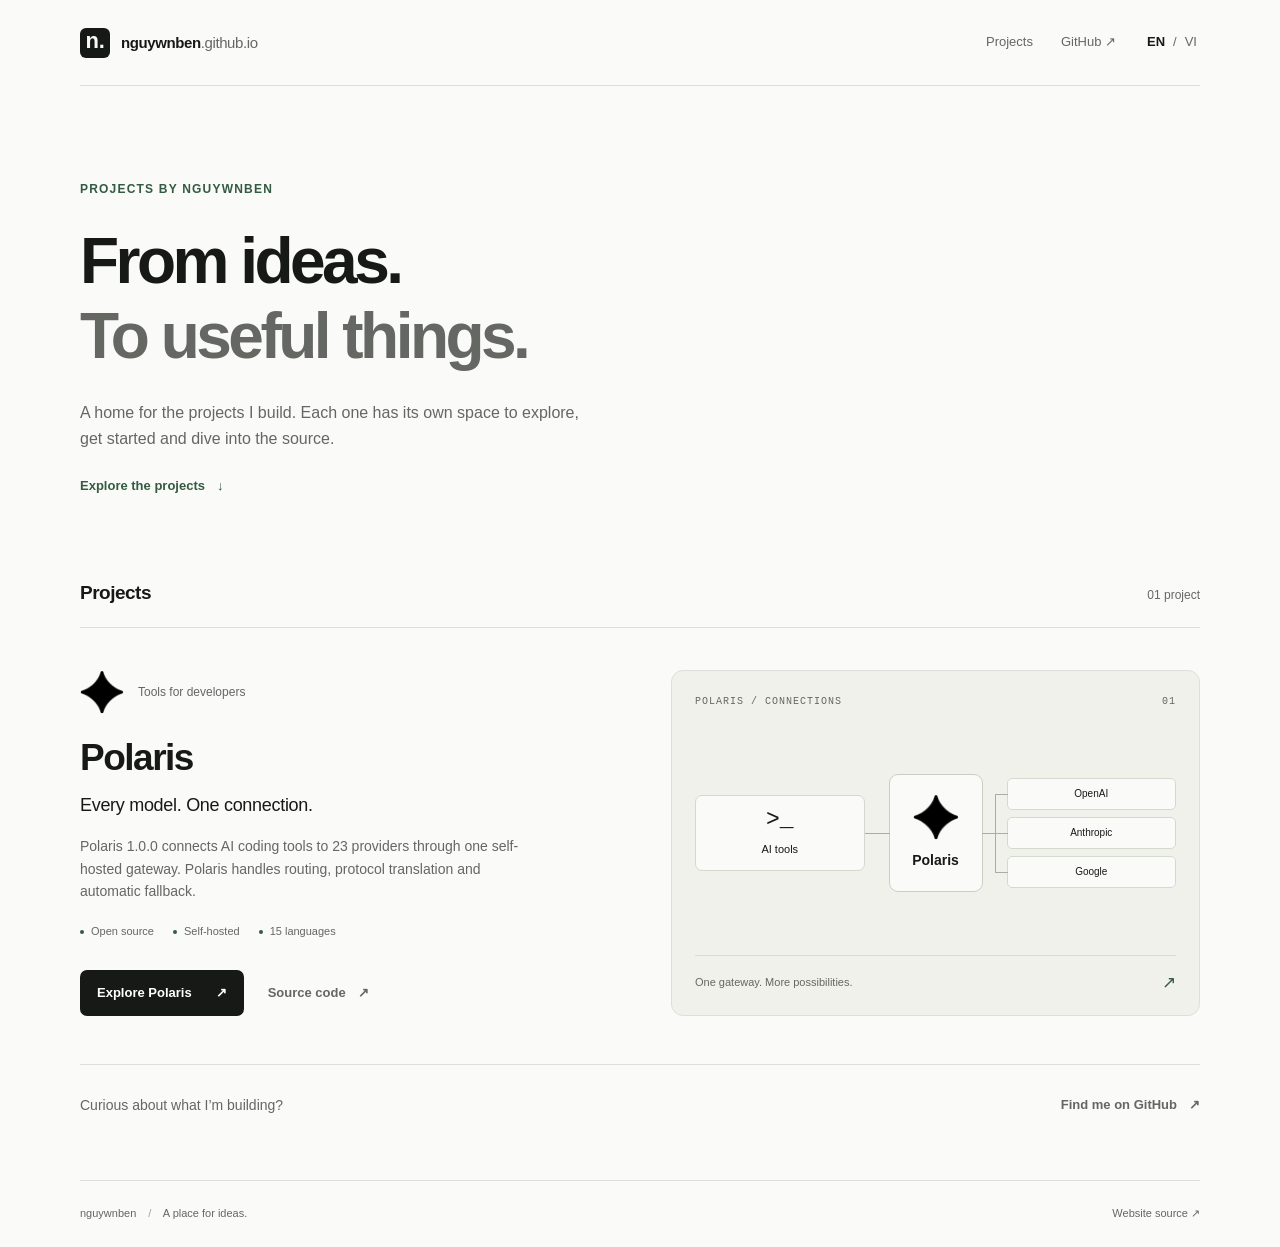
==== commit c265dc9f: "feat: align Polaris landing page with the 1.0.0 release" ====
--- a/index.html
+++ b/index.html
@@ -36,7 +36,7 @@
           <div class="project-identity"><img src="./polaris/assets/logo.png" width="44" height="44" alt=""><span class="project-category" data-i18n="category">Tools for developers</span></div>
           <h3 id="polaris-title"><a href="./polaris/?lang=en" data-project-link>Polaris</a></h3>
           <p class="project-tagline" data-i18n="tagline">Every model. One connection.</p>
-          <p class="project-description" data-i18n="description">Connect AI coding tools to multiple providers through one self-hosted gateway. Polaris handles routing, protocol translation and automatic fallback.</p>
+          <p class="project-description" data-i18n="description">Polaris 1.0.0 connects AI coding tools to 23 providers through one self-hosted gateway. Polaris handles routing, protocol translation and automatic fallback.</p>
           <ul class="project-tags" aria-label="Polaris highlights" data-i18n-label="highlights"><li data-i18n="open">Open source</li><li data-i18n="selfHosted">Self-hosted</li><li data-i18n="languages">15 languages</li></ul>
           <div class="project-actions">
             <a class="button" href="./polaris/?lang=en" data-project-link><span data-i18n="discover">Explore Polaris</span> <span aria-hidden="true">↗</span></a>
